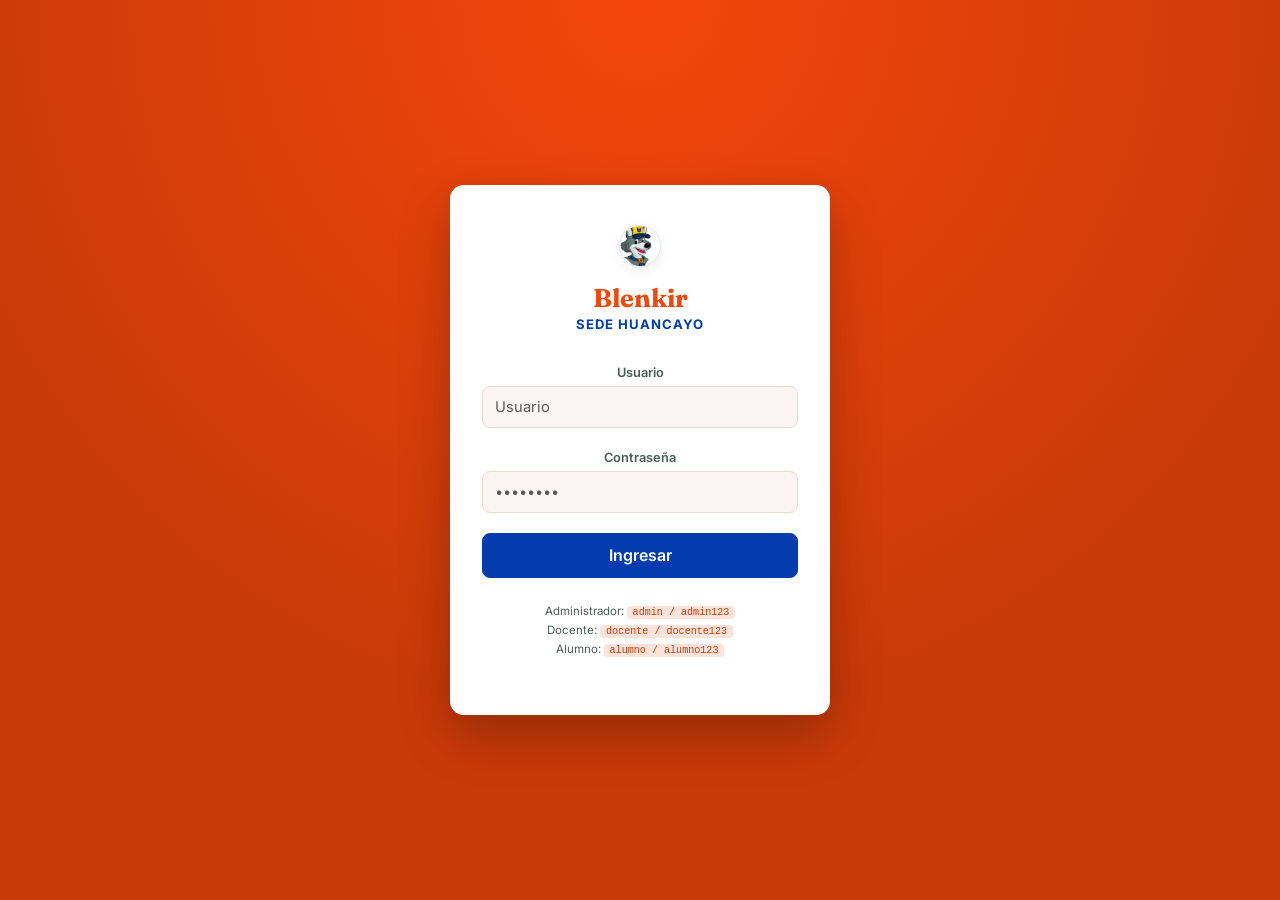
==== v3/index.html @ 687603ac "Primer commit" ====
<!DOCTYPE html>
<html lang="es">
<head>
<meta charset="UTF-8">
<meta name="viewport" content="width=device-width, initial-scale=1.0">
<title>Blenkir · Sede Huancayo</title>

<link rel="preconnect" href="https://fonts.googleapis.com">
<link href="https://fonts.googleapis.com/css2?family=Fraunces:opsz,wght@9..144,500;9..144,600;9..144,700&family=Inter:wght@400;500;600;700&display=swap" rel="stylesheet">
<link href="https://cdn.jsdelivr.net/npm/bootstrap@5.3.3/dist/css/bootstrap.min.css" rel="stylesheet">
<link href="https://cdn.jsdelivr.net/npm/bootstrap-icons@1.11.3/font/bootstrap-icons.min.css" rel="stylesheet">
<link rel="stylesheet" href="styles.css">
</head>
<body>

<!--  PANTALLA 1 · INICIO DE SESIÓN-->
<section id="pantallaLogin" class="login-screen">
  <div class="login-card">
    <div class="brand-mark mx-auto mb-3">
      <img src="img/logo.png" alt="Logo Colegios Blenkir">
    </div>
    <h1 class="login-title">Blenkir</h1>
    <p class="login-sub">Sede Huancayo </p>

    <form id="formLogin" class="d-flex flex-column gap-3 mt-4" novalidate>
      <div>
        <label class="form-label" for="loginUsuario">Usuario</label>
        <input type="text" class="form-control" id="loginUsuario" placeholder="Usuario" autocomplete="username" required>
      </div>
      <div>
        <label class="form-label" for="loginPassword">Contraseña</label>
        <input type="password" class="form-control" id="loginPassword" placeholder="••••••••" autocomplete="current-password" required>
      </div>
      <div id="loginError" class="login-error d-none">Usuario o contraseña incorrectos.</div>
      <button type="submit" class="btn btn-brand mt-1">Ingresar</button>
    </form>

    <p class="login-hint mt-4">
      Administrador: <code>admin / admin123</code><br>
      Docente: <code>docente / docente123</code><br>
      Alumno: <code>alumno / alumno123</code>
    </p>
  </div>
</section>

<!-- APP -->
<div id="appShell" class="app-wrap d-none">

  <header class="topbar">
    <div class="d-flex align-items-center justify-content-between flex-wrap py-2 px-3">
      <div class="d-flex align-items-center gap-3 brand">
        <button id="btnMenu" class="btn-icon d-lg-none" aria-label="Abrir menú">☰</button>
        <div class="brand-mark brand-mark-sm">
          <img src="img/logo.png" alt="Logo Colegios Blenkir">
        </div>
        <div>
          <h1 class="brand-name mb-0">Colegios Blenkir</h1>
          <span class="brand-sub">Sistema de Seguimiento Académico</span>
        </div>
      </div>
      <div class="d-flex align-items-center gap-3">
        <span class="user-chip">
          <span id="userNombre">—</span>
          <span id="userRol" class="badge-rol">—</span>
        </span>
        <button id="btnLogout" class="btn btn-outline-light btn-sm">Cerrar sesión</button>
      </div>
    </div>
  </header>

  <div class="app-body">

    <!-- SIDEBAR -->
    <aside class="sidebar" id="sidebar">
      <nav class="d-flex flex-column gap-1">
        <button class="side-link active" data-view="dashboard" data-roles="Administrador,Docente"><i class="bi bi-house-fill"></i> Panel principal</button>
        <button class="side-link" data-view="estudiantes" data-roles="Administrador"><i class="bi bi-people-fill"></i> Estudiantes</button>
        <button class="side-link" data-view="academica" data-roles="Administrador"><i class="bi bi-mortarboard-fill"></i> Gestión académica</button>
        <button class="side-link" data-view="calificaciones" data-roles="Docente"><i class="bi bi-pencil-square"></i> Calificaciones</button>
        <button class="side-link" data-view="asistencia" data-roles="Docente"><i class="bi bi-calendar-check"></i> Asistencia</button>
        <button class="side-link" data-view="reportes" data-roles="Administrador,Docente"><i class="bi bi-bar-chart-fill"></i> Reportes</button>
        <button class="side-link" data-view="misnotas" data-roles="Alumno"><i class="bi bi-book-fill"></i> Mis notas</button>
      </nav>
    </aside>
    <div class="sidebar-backdrop d-none" id="sidebarBackdrop"></div>

    <!--  MAIN CONTENT  -->
    <main class="main-content">

      <!-- PANEL PRINCIPAL -->
      <section class="view active" id="view-dashboard">
        <!-- ADMINISTRADOR -->
        <div class="role-dashboard" data-dashboard-role="Administrador">
          <div class="dashboard-heading">
            <div>
              <span class="dashboard-eyebrow">SISTEMA DE SEGUIMIENTO ACADÉMICO</span>
              <h2 class="view-title">¡Bienvenido, Administrador!</h2>
              <p class="view-sub">Resumen general de la gestión académica del Colegio Blenkir.</p>
            </div>
            <div class="dashboard-date"><i class="bi bi-calendar3"></i> Año escolar 2026</div>
          </div>

          <div class="dashboard-grid professional-grid">
            <button class="dash-card accent-blue" data-goto="estudiantes" data-roles="Administrador">
              <span class="dash-icon"><i class="bi bi-people-fill"></i></span>
              <span class="dash-label">Estudiantes activos</span>
              <span class="dash-count" id="countEstudiantes">0</span>
            </button>
            <button class="dash-card accent-green" data-goto="academica" data-sub="docentes" data-roles="Administrador">
              <span class="dash-icon"><i class="bi bi-person-workspace"></i></span>
              <span class="dash-label">Docentes</span>
              <span class="dash-count" id="countDocentes">0</span>
            </button>
            <button class="dash-card accent-purple" data-goto="academica" data-sub="cursos" data-roles="Administrador">
              <span class="dash-icon"><i class="bi bi-book-half"></i></span>
              <span class="dash-label">Cursos activos</span>
              <span class="dash-count" id="countCursos">0</span>
            </button>
            <button class="dash-card accent-orange" data-goto="reportes">
              <span class="dash-icon"><i class="bi bi-bar-chart-fill"></i></span>
              <span class="dash-label">Calificaciones registradas</span>
              <span class="dash-count" id="countNotas">0</span>
            </button>
          </div>

          <div class="dashboard-columns">
            <div class="panel-card">
              <div class="panel-heading-row">
                <div>
                  <h3 class="panel-title mb-0">Resumen académico</h3>
                  <small>Estado actual del sistema</small>
                </div>
                <button class="btn btn-sm btn-outline-brand" data-goto="reportes">Ver reportes</button>
              </div>
              <div class="mini-stats">
                <div><span>Asistencias</span><strong id="countAsistencias">0</strong></div>
                <div><span>Estudiantes</span><strong id="adminStudents2">0</strong></div>
                <div><span>Docentes</span><strong id="adminTeachers2">0</strong></div>
                <div><span>Cursos</span><strong id="adminCourses2">0</strong></div>
              </div>
            </div>

            <div class="panel-card quick-panel">
              <h3 class="panel-title">Acciones rápidas</h3>
              <div class="quick-actions">
                <button class="quick-action" data-goto="estudiantes"><i class="bi bi-person-plus"></i><span>Registrar estudiante</span></button>
                <button class="quick-action" data-goto="academica" data-sub="docentes"><i class="bi bi-person-plus-fill"></i><span>Gestionar docentes</span></button>
                <button class="quick-action" data-goto="academica" data-sub="cursos"><i class="bi bi-journal-plus"></i><span>Gestionar cursos</span></button>
                <button class="quick-action" data-goto="reportes"><i class="bi bi-file-earmark-bar-graph"></i><span>Generar reporte</span></button>
              </div>
            </div>
          </div>
        </div>

        <!-- DOCENTE -->
        <div class="role-dashboard d-none" data-dashboard-role="Docente">
          <div class="dashboard-heading">
            <div>
              <span class="dashboard-eyebrow">MÓDULO DOCENTE</span>
              <h2 class="view-title">¡Bienvenido, <span id="docenteWelcomeName">Docente</span>!</h2>
              <p class="view-sub">Gestiona tus cursos, registra asistencia y calificaciones de tus estudiantes.</p>
            </div>
            <div class="dashboard-role-badge"><i class="bi bi-mortarboard-fill"></i> Docente</div>
          </div>

          <div class="dashboard-grid professional-grid">
            <button class="dash-card accent-purple" data-goto="academica" data-sub="cursos">
              <span class="dash-icon"><i class="bi bi-journal-bookmark-fill"></i></span>
              <span class="dash-label">Mis cursos</span>
              <span class="dash-count" id="teacherCourseCount">0</span>
            </button>
            <button class="dash-card accent-blue" data-goto="calificaciones">
              <span class="dash-icon"><i class="bi bi-star-fill"></i></span>
              <span class="dash-label">Calificaciones</span>
              <span class="dash-count" id="teacherGradeCount">0</span>
            </button>
            <button class="dash-card accent-green" data-goto="asistencia">
              <span class="dash-icon"><i class="bi bi-calendar-check-fill"></i></span>
              <span class="dash-label">Registros de asistencia</span>
              <span class="dash-count" id="teacherAttendanceCount">0</span>
            </button>
            <button class="dash-card accent-orange" data-goto="reportes">
              <span class="dash-icon"><i class="bi bi-file-earmark-bar-graph-fill"></i></span>
              <span class="dash-label">Reportes</span>
              <span class="dash-count">→</span>
            </button>
          </div>

          <div class="dashboard-columns">
            <div class="panel-card">
              <div class="panel-heading-row">
                <div>
                  <h3 class="panel-title mb-0">Mis cursos</h3>
                  <small>Cursos asignados al docente</small>
                </div>
                <button class="btn btn-sm btn-outline-brand" data-goto="calificaciones">Gestionar</button>
              </div>
              <div id="teacherCoursesPreview" class="course-preview"></div>
            </div>

            <div class="panel-card quick-panel">
              <h3 class="panel-title">Acciones rápidas</h3>
              <div class="quick-actions">
                <button class="quick-action" data-goto="asistencia"><i class="bi bi-calendar-check"></i><span>Registrar asistencia</span></button>
                <button class="quick-action" data-goto="calificaciones"><i class="bi bi-pencil-square"></i><span>Registrar calificaciones</span></button>
                <button class="quick-action" data-goto="reportes"><i class="bi bi-file-earmark-text"></i><span>Generar reporte</span></button>
                <button class="quick-action" data-goto="reportes"><i class="bi bi-graph-up-arrow"></i><span>Ver rendimiento</span></button>
              </div>
            </div>
          </div>
        </div>

        <!-- ALUMNO -->
        <div class="role-dashboard d-none" data-dashboard-role="Alumno">
          <div class="dashboard-heading">
            <div>
              <span class="dashboard-eyebrow">PORTAL DEL ESTUDIANTE</span>
              <h2 class="view-title">¡Bienvenido, <span id="alumnoWelcomeName">Estudiante</span>!</h2>
              <p class="view-sub">Consulta tus calificaciones, asistencia y progreso académico.</p>
            </div>
            <div class="dashboard-role-badge student"><i class="bi bi-person-badge"></i> Alumno</div>
          </div>

          <div class="dashboard-grid professional-grid">
            <button class="dash-card accent-purple" data-goto="misnotas">
              <span class="dash-icon"><i class="bi bi-book-fill"></i></span>
              <span class="dash-label">Mis cursos</span>
              <span class="dash-count" id="studentCourseCount">0</span>
            </button>
            <button class="dash-card accent-blue" data-goto="misnotas">
              <span class="dash-icon"><i class="bi bi-graph-up"></i></span>
              <span class="dash-label">Promedio general</span>
              <span class="dash-count" id="studentAverage">—</span>
            </button>
            <button class="dash-card accent-green" data-goto="misnotas">
              <span class="dash-icon"><i class="bi bi-calendar-check"></i></span>
              <span class="dash-label">Asistencia</span>
              <span class="dash-count" id="studentAttendance">—</span>
            </button>
            <button class="dash-card accent-orange" data-goto="misnotas">
              <span class="dash-icon"><i class="bi bi-award-fill"></i></span>
              <span class="dash-label">Última calificación</span>
              <span class="dash-count" id="studentLastGrade">—</span>
            </button>
          </div>

          <div class="student-dashboard-layout">
            <div class="panel-card">
              <div class="panel-heading-row">
                <div>
                  <h3 class="panel-title mb-0">Mis calificaciones</h3>
                  <small>Últimos registros académicos</small>
                </div>
                <button class="btn btn-sm btn-outline-brand" data-goto="misnotas">Ver todas</button>
              </div>
              <div class="table-responsive">
                <table class="table table-hover align-middle mb-0">
                  <thead><tr><th>Curso</th><th>Bimestre</th><th>Nota</th><th>Fecha</th></tr></thead>
                  <tbody id="studentGradesPreview"></tbody>
                </table>
              </div>
            </div>

            <div class="panel-card performance-card">
              <h3 class="panel-title">Mi progreso</h3>
              <div class="student-average-circle">
                <strong id="studentAverageCircle">—</strong>
                <span>Promedio</span>
              </div>
              <div class="performance-note"><i class="bi bi-lightbulb-fill"></i><span>Revisa periódicamente tus calificaciones y asistencia.</span></div>
            </div>
          </div>
        </div>
      </section>

      <!-- GESTIÓN DE ESTUDIANTES  -->
      <section class="view" id="view-estudiantes">
        <h2 class="view-title">Gestión de estudiantes</h2>
        <p class="view-sub">Registrar, modificar, buscar y desactivar estudiantes.</p>

        <div class="section-flex">
          <div class="card panel-card form-card">
            <h3 class="panel-title" id="tituloFormEstudiante">Registrar estudiante</h3>
            <form id="formEstudiante" class="d-flex flex-column gap-3" novalidate>
              <input type="hidden" id="estId">
              <div>
                <label class="form-label" for="estNombres">Nombres</label>
                <input type="text" class="form-control" id="estNombres" placeholder="Ana María" required>
              </div>
              <div>
                <label class="form-label" for="estApellidos">Apellidos</label>
                <input type="text" class="form-control" id="estApellidos" placeholder="Quispe Torres" required>
              </div>
              <div>
                <label class="form-label" for="estDni">DNI</label>
                <input type="text" class="form-control" id="estDni" placeholder="12345678" required>
              </div>
              <div class="row g-2">
                <div class="col-7">
                  <label class="form-label" for="estGrado">Grado</label>
                  <select class="form-select" id="estGrado" required>
                    <option value="" disabled selected>Elegir</option>
                    <option>1ro Secundaria</option>
                    <option>2do Secundaria</option>
                    <option>3ro Secundaria</option>
                    <option>4to Secundaria</option>
                    <option>5to Secundaria</option>
                  </select>
                </div>
                <div class="col-5">
                  <label class="form-label" for="estSeccion">Sección</label>
                  <select class="form-select" id="estSeccion" required>
                    <option value="" disabled selected>—</option>
                    <option>A</option><option>B</option><option>C</option>
                  </select>
                </div>
              </div>
              <div class="d-flex gap-2 mt-2">
                <button type="submit" class="btn btn-brand flex-grow-1" id="btnGuardarEstudiante">Guardar estudiante</button>
                <button type="button" class="btn btn-outline-secondary d-none" id="btnCancelarEdicionEst">Cancelar</button>
              </div>
            </form>
          </div>

          <div class="card panel-card table-card">
            <div class="d-flex justify-content-between align-items-center flex-wrap gap-2 mb-3">
              <h3 class="panel-title mb-0">Lista de estudiantes</h3>
              <div class="d-flex gap-2 flex-wrap">
                <select class="form-select filter-select" id="filtroEstadoEstudiante">
                  <option value="">Todos los estados</option>
                  <option value="activo">Activos</option>
                  <option value="inactivo">Inactivos</option>
                </select>
                <input type="search" id="buscarEstudiante" class="form-control search-input" placeholder="Buscar por nombre o DNI…">
              </div>
            </div>
            <div class="table-responsive">
              <table class="table table-hover align-middle mb-0">
                <thead>
                  <tr>
                    <th>Estudiante</th><th>DNI</th><th>Grado</th><th>Sección</th><th>Estado</th><th class="text-end">Acciones</th>
                  </tr>
                </thead>
                <tbody id="tbodyEstudiantes"></tbody>
              </table>
            </div>
            <p class="empty-state d-none" id="emptyEstudiantes">No hay estudiantes con ese criterio.</p>
          </div>
        </div>
      </section>

      <!-- GESTIÓN ACADÉMICA -->
      <section class="view" id="view-academica">
        <h2 class="view-title">Gestión académica</h2>
        <p class="view-sub">Cursos, docentes y asignación de estudiantes a cursos.</p>

        <nav class="subtabs mb-4">
          <button class="subtab-btn active" data-subtab="cursos">Cursos</button>
          <button class="subtab-btn" data-subtab="docentes">Docentes</button>
          <button class="subtab-btn" data-subtab="asignacion">Asignación de estudiantes</button>
        </nav>

        <!-- CURSOS -->
        <div class="subpanel active" id="sub-cursos">
          <div class="section-flex">
            <div class="card panel-card form-card">
              <h3 class="panel-title">Nuevo curso</h3>
              <form id="formCurso" class="d-flex flex-column gap-3" novalidate>
                <div>
                  <label class="form-label" for="curNombre">Nombre del curso</label>
                  <input type="text" class="form-control" id="curNombre" placeholder="Matemática" required>
                </div>
                <div>
                  <label class="form-label" for="curDocente">Docente asignado</label>
                  <select class="form-select" id="curDocente" required>
                    <option value="" disabled selected>Elegir docente</option>
                  </select>
                </div>
                <div>
                  <label class="form-label" for="curCreditos">Créditos</label>
                  <input type="number" class="form-control" id="curCreditos" min="1" max="10" value="3" required>
                </div>
                <button type="submit" class="btn btn-brand mt-2">Guardar curso</button>
              </form>
            </div>
            <div class="card panel-card table-card">
              <h3 class="panel-title">Lista de cursos</h3>
              <div class="table-responsive">
                <table class="table table-hover align-middle mb-0">
                  <thead><tr><th>Curso</th><th>Docente</th><th>Créditos</th><th class="text-end">Acciones</th></tr></thead>
                  <tbody id="tbodyCursos"></tbody>
                </table>
              </div>
              <p class="empty-state d-none" id="emptyCursos">Aún no hay cursos registrados.</p>
            </div>
          </div>
        </div>

        <!-- DOCENTES -->
        <div class="subpanel" id="sub-docentes">
          <div class="section-flex">
            <div class="card panel-card form-card">
              <h3 class="panel-title" id="tituloFormDocente">Registrar docente</h3>
              <form id="formDocente" class="d-flex flex-column gap-3" novalidate>
                <input type="hidden" id="docId">
                <div>
                  <label class="form-label" for="docNombres">Nombres y apellidos</label>
                  <input type="text" class="form-control" id="docNombres" placeholder="Carlos Ruiz" required>
                </div>
                <div>
                  <label class="form-label" for="docEspecialidad">Especialidad</label>
                  <input type="text" class="form-control" id="docEspecialidad" placeholder="Matemática" required>
                </div>
                <div>
                  <label class="form-label" for="docEmail">Correo</label>
                  <input type="email" class="form-control" id="docEmail" placeholder="carlos.ruiz@blenkirahora.edu" required>
                </div>
                <div class="d-flex gap-2 mt-2">
                  <button type="submit" class="btn btn-brand flex-grow-1" id="btnGuardarDocente">Guardar docente</button>
                  <button type="button" class="btn btn-outline-secondary d-none" id="btnCancelarEdicionDoc">Cancelar</button>
                </div>
              </form>
            </div>
            <div class="card panel-card table-card">
              <h3 class="panel-title">Lista de docentes</h3>
              <div class="table-responsive">
                <table class="table table-hover align-middle mb-0">
                  <thead><tr><th>Docente</th><th>Especialidad</th><th>Correo</th><th>Estado</th><th class="text-end">Acciones</th></tr></thead>
                  <tbody id="tbodyDocentes"></tbody>
                </table>
              </div>
              <p class="empty-state d-none" id="emptyDocentes">Aún no hay docentes registrados.</p>
            </div>
          </div>
        </div>

        <!-- ASIGNACIÓN -->
        <div class="subpanel" id="sub-asignacion">
          <div class="card panel-card">
            <h3 class="panel-title">Matricular estudiantes en un curso</h3>
            <div class="row g-3 mb-3">
              <div class="col-md-6">
                <label class="form-label" for="asigCurso">Curso</label>
                <select class="form-select" id="asigCurso">
                  <option value="" disabled selected>Elegir curso</option>
                </select>
              </div>
            </div>
            <div class="table-responsive">
              <table class="table table-hover align-middle mb-0">
                <thead><tr><th>Estudiante</th><th>Grado / Sección</th><th class="text-end">Matriculado</th></tr></thead>
                <tbody id="tbodyAsignacion"></tbody>
              </table>
            </div>
            <p class="empty-state d-none" id="emptyAsignacion">Elige un curso para ver a los estudiantes.</p>
          </div>
        </div>
      </section>

      <!-- REGISTRO DE CALIFICACIONES -->
      <section class="view" id="view-calificaciones">
        <h2 class="view-title">Registro de calificaciones</h2>
        <p class="view-sub">Selecciona curso y estudiante, registra la nota y consulta el promedio.</p>

        <div class="section-flex">
          <div class="card panel-card form-card">
            <h3 class="panel-title">Registrar nota</h3>
            <form id="formNota" class="d-flex flex-column gap-3" novalidate>
              <div>
                <label class="form-label" for="notaCurso">Curso</label>
                <select class="form-select" id="notaCurso" required>
                  <option value="" disabled selected>Elegir curso</option>
                </select>
              </div>
              <div>
                <label class="form-label" for="notaEstudiante">Estudiante</label>
                <select class="form-select" id="notaEstudiante" required>
                  <option value="" disabled selected>Elegir estudiante</option>
                </select>
              </div>
              <div class="row g-2">
                <div class="col-6">
                  <label class="form-label" for="notaBimestre">Bimestre</label>
                  <select class="form-select" id="notaBimestre" required>
                    <option value="1">1</option><option value="2">2</option><option value="3">3</option><option value="4">4</option>
                  </select>
                </div>
                <div class="col-6">
                  <label class="form-label" for="notaCalificacion">Calificación (0–20)</label>
                  <input type="number" class="form-control" id="notaCalificacion" min="0" max="20" step="0.5" required>
                </div>
              </div>
              <button type="submit" class="btn btn-brand mt-2">Registrar nota</button>
            </form>

            <div class="promedio-box mt-4" id="promedioBox" style="display:none;">
              <span class="promedio-label">Promedio del estudiante</span>
              <span class="promedio-valor" id="promedioValor">0.0</span>
            </div>
          </div>

          <div class="card panel-card table-card">
            <div class="d-flex justify-content-between align-items-center flex-wrap gap-2 mb-3">
              <h3 class="panel-title mb-0">Notas registradas</h3>
              <select class="form-select filter-select" id="filtroCursoNotas">
                <option value="">Todos los cursos</option>
              </select>
            </div>
            <div class="table-responsive">
              <table class="table table-hover align-middle mb-0">
                <thead><tr><th>Estudiante</th><th>Curso</th><th>Bimestre</th><th>Calificación</th><th>Fecha</th><th class="text-end">Acciones</th></tr></thead>
                <tbody id="tbodyNotas"></tbody>
              </table>
            </div>
            <p class="empty-state d-none" id="emptyNotas">Aún no hay notas registradas.</p>
          </div>
        </div>
      </section>

      <!-- PANTALLA 6 · CONTROL DE ASISTENCIA -->
      <section class="view" id="view-asistencia">
        <h2 class="view-title">Control de asistencia</h2>
        <p class="view-sub">Registra asistencia, inasistencia o tardanza, y consulta el historial.</p>

        <div class="section-flex">
          <div class="card panel-card form-card">
            <h3 class="panel-title">Registrar asistencia</h3>
            <form id="formAsistencia" class="d-flex flex-column gap-3" novalidate>
              <div>
                <label class="form-label" for="asisCurso">Curso</label>
                <select class="form-select" id="asisCurso" required>
                  <option value="" disabled selected>Elegir curso</option>
                </select>
              </div>
              <div>
                <label class="form-label" for="asisEstudiante">Estudiante</label>
                <select class="form-select" id="asisEstudiante" required>
                  <option value="" disabled selected>Elegir estudiante</option>
                </select>
              </div>
              <div>
                <label class="form-label" for="asisFecha">Fecha</label>
                <input type="date" class="form-control" id="asisFecha" required>
              </div>
              <div>
                <label class="form-label" for="asisEstado">Estado</label>
                <select class="form-select" id="asisEstado" required>
                  <option value="Presente">Presente</option>
                  <option value="Tardanza">Tardanza</option>
                  <option value="Inasistencia">Inasistencia</option>
                </select>
              </div>
              <button type="submit" class="btn btn-brand mt-2">Registrar</button>
            </form>
          </div>

          <div class="card panel-card table-card">
            <div class="d-flex justify-content-between align-items-center flex-wrap gap-2 mb-3">
              <h3 class="panel-title mb-0">Historial de asistencia</h3>
              <select class="form-select filter-select" id="filtroEstudianteAsistencia">
                <option value="">Todos los estudiantes</option>
              </select>
            </div>
            <div class="table-responsive">
              <table class="table table-hover align-middle mb-0">
                <thead><tr><th>Estudiante</th><th>Curso</th><th>Fecha</th><th>Estado</th><th class="text-end">Acciones</th></tr></thead>
                <tbody id="tbodyAsistencia"></tbody>
              </table>
            </div>
            <p class="empty-state d-none" id="emptyAsistencia">Aún no hay registros de asistencia.</p>
          </div>
        </div>
      </section>

      <!-- REPORTES ACADÉMICOS -->
      <section class="view" id="view-reportes">
        <h2 class="view-title">Reportes académicos</h2>
        <p class="view-sub">Notas, asistencia, rendimiento académico e historial general.</p>

        <nav class="subtabs mb-4">
          <button class="subtab-btn active" data-subtab-rep="notas">Reporte de notas</button>
          <button class="subtab-btn" data-subtab-rep="asistencia">Asistencia</button>
          <button class="subtab-btn" data-subtab-rep="rendimiento">Rendimiento académico</button>
          <button class="subtab-btn" data-subtab-rep="historial">Historial</button>
        </nav>

        <div class="subpanel-rep active" id="rep-notas">
          <div class="card panel-card">
            <div class="d-flex justify-content-between align-items-center flex-wrap gap-2 mb-3">
              <h3 class="panel-title mb-0">Reporte de notas</h3>
              <select class="form-select filter-select" id="repFiltroCurso">
                <option value="">Todos los cursos</option>
              </select>
            </div>
            <div class="table-responsive">
              <table class="table table-hover align-middle mb-0">
                <thead><tr><th>Estudiante</th><th>Curso</th><th>Bimestre</th><th>Calificación</th></tr></thead>
                <tbody id="tbodyRepNotas"></tbody>
              </table>
            </div>
          </div>
        </div>

        <div class="subpanel-rep" id="rep-asistencia">
          <div class="card panel-card">
            <h3 class="panel-title">Resumen de asistencia por estudiante</h3>
            <div class="table-responsive">
              <table class="table table-hover align-middle mb-0">
                <thead><tr><th>Estudiante</th><th>Presente</th><th>Tardanza</th><th>Inasistencia</th><th>% Asistencia</th></tr></thead>
                <tbody id="tbodyRepAsistencia"></tbody>
              </table>
            </div>
          </div>
        </div>

        <div class="subpanel-rep" id="rep-rendimiento">
          <div class="card panel-card">
            <h3 class="panel-title">Ranking de rendimiento académico</h3>
            <div class="table-responsive">
              <table class="table table-hover align-middle mb-0">
                <thead><tr><th>#</th><th>Estudiante</th><th>Promedio general</th><th>Notas registradas</th></tr></thead>
                <tbody id="tbodyRepRendimiento"></tbody>
              </table>
            </div>
          </div>
        </div>

        <div class="subpanel-rep" id="rep-historial">
          <div class="card panel-card">
            <h3 class="panel-title">Historial general (notas y asistencia)</h3>
            <div class="table-responsive">
              <table class="table table-hover align-middle mb-0">
                <thead><tr><th>Fecha</th><th>Tipo</th><th>Estudiante</th><th>Curso</th><th>Detalle</th></tr></thead>
                <tbody id="tbodyRepHistorial"></tbody>
              </table>
            </div>
          </div>
        </div>
      </section>

      <!--  NOTAS (ALUMNO) -->
      <section class="view" id="view-misnotas">
        <h2 class="view-title">Mis notas</h2>
        <p class="view-sub">Consulta de tus calificaciones registradas por curso y bimestre.</p>

        <div class="alumno-header card panel-card mb-4">
          <div class="alumno-avatar">🎓</div>
          <div>
            <div class="alumno-nombre" id="alumnoNombre">—</div>
            <div class="alumno-meta" id="alumnoMeta">—</div>
          </div>
          <div class="promedio-box promedio-box-inline" id="promedioAlumnoBox">
            <span class="promedio-label">Promedio general</span>
            <span class="promedio-valor" id="promedioAlumnoValor">0.0</span>
          </div>
        </div>

        <div class="card panel-card table-card" style="max-width:100%;">
          <h3 class="panel-title mb-0">Detalle de calificaciones</h3>
          <div class="table-responsive mt-3">
            <table class="table table-hover align-middle mb-0">
              <thead><tr><th>Curso</th><th>Bimestre</th><th>Calificación</th><th>Fecha</th></tr></thead>
              <tbody id="tbodyMisNotas"></tbody>
            </table>
          </div>
          <p class="empty-state d-none" id="emptyMisNotas">Aún no tienes calificaciones registradas.</p>
        </div>
      </section>

    </main>
  </div>
</div>

<div class="toast-container position-fixed bottom-0 end-0 p-3">
  <div id="appToast" class="toast align-items-center border-0" role="alert">
    <div class="d-flex">
      <div class="toast-body" id="appToastBody">Listo.</div>
      <button type="button" class="btn-close btn-close-white me-2 m-auto" data-bs-dismiss="toast"></button>
    </div>
  </div>
</div>

<script src="https://cdn.jsdelivr.net/npm/bootstrap@5.3.3/dist/js/bootstrap.bundle.min.js"></script>
<script src="app.js"></script>
</body>
</html>
---- v3/styles.css ----
:root {
  --ink: #1E2A26;
  --ink-soft: #4B5C55;
  --paper: #FBF6F3;
  --paper-raised: #FFFFFF;
  --line: #ECD9CE;
  --brass: #F4460B;
  --brass-dark: #C93A09;
  --brass-light: #FDE3D9;
  --pine: #023CAE;
  --pine-light: #E2EAF8;
  --pine-deep: #012868;
  --danger: #C93A09;
  --danger-light: #FDE3D9;
  --radius: 10px;
  --font-display: "Fraunces", serif;
  --font-body: "Inter", sans-serif;
  --sidebar-w: 240px;
}

* { box-sizing: border-box; }
html, body { height: 100%; }

body {
  margin: 0;
  background: var(--paper);
  color: var(--ink);
  font-family: var(--font-body);
}

/*  LOGIN  */
.login-screen {
  min-height: 100vh;
  display: flex;
  align-items: center;
  justify-content: center;
  background: radial-gradient(circle at top, var(--brass) 0%, var(--brass-dark) 65%);
  padding: 1.5rem;
}

.login-card {
  background: var(--paper-raised);
  border-radius: 14px;
  padding: 2.5rem 2rem;
  width: 100%;
  max-width: 380px;
  text-align: center;
  box-shadow: 0 20px 50px rgba(0,0,0,0.25);
}

.login-title {
  font-family: var(--font-display);
  font-weight: 700;
  font-size: 1.6rem;
  color: var(--brass);
  margin-bottom: 2px;
}

.login-sub {
  font-size: 0.82rem;
  color: var(--pine);
  font-weight: 700;
  text-transform: uppercase;
  letter-spacing: 1px;
}

.login-error {
  background: var(--danger-light);
  color: var(--danger);
  font-size: 0.82rem;
  padding: 8px 12px;
  border-radius: 8px;
  text-align: left;
}

.login-hint {
  font-size: 0.72rem;
  color: var(--ink-soft);
  line-height: 1.6;
}

.login-hint code {
  color: var(--brass-dark);
  background: var(--brass-light);
  padding: 1px 6px;
  border-radius: 4px;
}

/*  TOPBAR  */
.topbar {
  background: var(--pine);
  color: #fff;
  border-bottom: 3px solid var(--brass);
}

.brand-mark {
  width: 42px;
  height: 42px;
  min-width: 42px;
  min-height: 42px;
  border-radius: 50%;
  overflow: hidden;
  border: 2px solid var(--brass-light);
  display: flex;
  align-items: center;
  justify-content: center;
  font-family: var(--font-display);
  font-weight: 700;
  font-size: 20px;
  color: var(--brass-light);
  flex-shrink: 0;
  background: #fff;
}

.brand-mark img {
  width: 100%;
  height: 100%;
  object-fit: cover;
  display: block;
}

.brand-mark-sm { width: 36px; height: 36px; min-width: 36px; min-height: 36px; font-size: 16px; }

.brand-name {
  font-family: var(--font-display);
  font-weight: 600;
  font-size: 1.25rem;
  color: #fff;
}

.brand-sub {
  font-size: 0.72rem;
  color: #C9D6CE;
  text-transform: uppercase;
  letter-spacing: 1px;
}

.user-chip {
  display: flex;
  flex-direction: column;
  align-items: flex-end;
  font-size: 0.85rem;
  color: #fff;
  line-height: 1.3;
}

.badge-rol {
  font-size: 0.68rem;
  color: var(--brass-light);
  text-transform: uppercase;
  letter-spacing: 0.6px;
}

/* flexbox*/
.app-body {
  display: flex;
  align-items: stretch;
  min-height: calc(100vh - 68px);
}

.sidebar {
  width: var(--sidebar-w);
  flex-shrink: 0;
  background: var(--pine-deep);
  padding: 1.25rem 0.75rem;
}

.side-link {
  background: transparent;
  border: none;
  text-align: left;
  color: #C9D6CE;
  font-size: 0.9rem;
  font-weight: 600;
  padding: 0.65rem 0.9rem;
  border-radius: 8px;
  cursor: pointer;
  transition: background .15s ease, color .15s ease;
}

.side-link:hover { background: rgba(255,255,255,0.06); color: #fff; }

.side-link.active {
  background: var(--brass);
  color: #1E2A26;
}

.main-content {
  flex: 1;
  min-width: 0;
  padding: 2rem 1.75rem 3rem;
}

.view { display: none; }
.view.active { display: block; animation: fadeIn .25s ease; }

@keyframes fadeIn {
  from { opacity: 0; transform: translateY(4px); }
  to { opacity: 1; transform: translateY(0); }
}

.view-title {
  font-family: var(--font-display);
  font-weight: 600;
  font-size: 1.5rem;
  color: var(--pine);
  margin-bottom: 2px;
}

.view-sub {
  font-size: 0.88rem;
  color: var(--ink-soft);
  margin-bottom: 1.5rem;
}

/* Sidebar mobile */
.sidebar-backdrop {
  position: fixed;
  inset: 0;
  background: rgba(0,0,0,0.35);
  z-index: 20;
}

@media (max-width: 991px) {
  .sidebar {
    position: fixed;
    top: 0;
    left: 0;
    height: 100vh;
    z-index: 30;
    transform: translateX(-100%);
    transition: transform .2s ease;
    padding-top: 5rem;
    box-shadow: 4px 0 20px rgba(0,0,0,0.25);
  }
  .sidebar.open { transform: translateX(0); }
  .main-content { padding: 1.5rem 1rem 2.5rem; }
}

/* Dashboard cards  */
.dashboard-grid {
  display: flex;
  flex-wrap: wrap;
  gap: 1rem;
}

.dash-card {
  flex: 1 1 200px;
  max-width: 260px;
  background: var(--paper-raised);
  border: 1px solid var(--line);
  border-radius: var(--radius);
  padding: 1.4rem 1.2rem;
  display: flex;
  flex-direction: column;
  align-items: flex-start;
  gap: 6px;
  cursor: pointer;
  text-align: left;
  transition: transform .15s ease, box-shadow .15s ease, border-color .15s ease;
}

.dash-card:hover {
  transform: translateY(-3px);
  border-color: var(--brass);
  box-shadow: 0 10px 24px rgba(30,42,38,0.08);
}

.dash-icon { font-size: 1.5rem; }

.dash-label {
  font-weight: 700;
  font-size: 0.98rem;
  color: var(--pine);
}

.dash-count {
  font-family: var(--font-display);
  font-size: 1.6rem;
  font-weight: 700;
  color: var(--brass-dark);
}

/* Section layout */
.section-flex {
  display: flex;
  gap: 1.5rem;
  align-items: flex-start;
  flex-wrap: wrap;
}

.form-card { flex: 1 1 300px; max-width: 340px; }
.table-card { flex: 3 1 480px; min-width: 0; }

@media (max-width: 860px) {
  .form-card, .table-card { max-width: 100%; flex: 1 1 100%; }
}

/* Cards  */
.panel-card {
  background: var(--paper-raised);
  border: 1px solid var(--line);
  border-radius: var(--radius);
  padding: 1.5rem;
  box-shadow: 0 1px 2px rgba(30,42,38,0.04);
}

.panel-title {
  font-family: var(--font-display);
  font-weight: 600;
  font-size: 1.1rem;
  color: var(--pine);
  margin-bottom: 1.1rem;
}

/* Subtabs*/
.subtabs {
  display: flex;
  gap: 0.4rem;
  flex-wrap: wrap;
  border-bottom: 1px solid var(--line);
  padding-bottom: 0;
}

.subtab-btn {
  background: transparent;
  border: none;
  font-weight: 600;
  font-size: 0.85rem;
  color: var(--ink-soft);
  padding: 0.55rem 0.3rem;
  border-bottom: 3px solid transparent;
  cursor: pointer;
  transition: color .15s ease, border-color .15s ease;
}

.subtab-btn:hover { color: var(--ink); }
.subtab-btn.active { color: var(--pine); border-bottom-color: var(--brass); }

.subpanel, .subpanel-rep { display: none; }
.subpanel.active, .subpanel-rep.active { display: block; animation: fadeIn .2s ease; }

/* Forms  */
.form-label { font-size: 0.8rem; font-weight: 600; color: var(--ink-soft); margin-bottom: 4px; }

.form-control, .form-select {
  border: 1px solid var(--line);
  border-radius: 8px;
  padding: 0.55rem 0.75rem;
  font-size: 0.92rem;
  background: var(--paper);
}

.form-control:focus, .form-select:focus {
  border-color: var(--brass);
  box-shadow: 0 0 0 3px var(--brass-light);
}

.search-input, .filter-select { max-width: 240px; }

.btn-brand {
  background: var(--pine);
  border: 1px solid var(--pine);
  color: #fff;
  font-weight: 600;
  padding: 0.6rem 1rem;
  border-radius: 8px;
  transition: background .15s ease;
}

.btn-brand:hover { background: #24382F; color: #fff; }

/* Tables  */
.table thead th {
  font-size: 0.7rem;
  text-transform: uppercase;
  letter-spacing: 0.6px;
  color: var(--ink-soft);
  border-bottom: 2px solid var(--line);
  font-weight: 700;
  padding-bottom: 0.6rem;
}

.table td { border-color: var(--line); font-size: 0.88rem; vertical-align: middle; }
.table tbody tr:hover { background: var(--pine-light); }

.grade-pill, .score-pill, .status-pill {
  display: inline-block;
  padding: 3px 10px;
  border-radius: 999px;
  font-size: 0.76rem;
  font-weight: 700;
  background: var(--pine-light);
  color: var(--pine);
}

.score-pill.low, .status-pill.inasistencia, .status-pill.inactivo { background: var(--danger-light); color: var(--danger); }
.score-pill.high { background: var(--brass-light); color: var(--brass-dark); }
.status-pill.tardanza { background: var(--brass-light); color: var(--brass-dark); }
.status-pill.presente, .status-pill.activo { background: var(--pine-light); color: var(--pine); }

.btn-icon {
  border: 1px solid var(--line);
  background: var(--paper-raised);
  border-radius: 6px;
  min-width: 30px;
  height: 30px;
  display: inline-flex;
  align-items: center;
  justify-content: center;
  font-size: 0.85rem;
  color: var(--ink-soft);
  cursor: pointer;
  padding: 0 8px;
  transition: all .15s ease;
}

.btn-icon:hover { border-color: var(--brass); color: var(--brass-dark); }
.btn-icon.danger:hover { border-color: var(--danger); color: var(--danger); }

.empty-state { text-align: center; color: var(--ink-soft); font-size: 0.86rem; padding: 1.5rem 0 0.5rem; }

/* Promedio box */
.promedio-box {
  display: flex;
  flex-direction: column;
  align-items: center;
  gap: 4px;
  background: var(--pine);
  border-radius: var(--radius);
  padding: 1.1rem;
  text-align: center;
}

.promedio-label { font-size: 0.72rem; text-transform: uppercase; letter-spacing: 1px; color: #C9D6CE; }
.promedio-valor { font-family: var(--font-display); font-size: 2.1rem; font-weight: 700; color: var(--brass-light); }

/* Toast  */
.toast { background: var(--pine); color: #fff; }

/*  Vista Notas (Alumno) */
.alumno-header {
  display: flex;
  align-items: center;
  gap: 1.1rem;
  flex-wrap: wrap;
}

.alumno-avatar {
  width: 56px;
  height: 56px;
  border-radius: 50%;
  background: var(--pine-light);
  display: flex;
  align-items: center;
  justify-content: center;
  font-size: 1.6rem;
  flex-shrink: 0;
}

.alumno-nombre {
  font-family: var(--font-display);
  font-weight: 600;
  font-size: 1.15rem;
  color: var(--pine);
}

.alumno-meta {
  font-size: 0.85rem;
  color: var(--ink-soft);
}

.promedio-box-inline {
  margin-left: auto;
  padding: 0.7rem 1.4rem;
}

/*  Matrícula  */.form-check-input:checked {
  background-color: var(--pine);
  border-color: var(--pine);
}

/*  Responsive  */
@media (max-width: 576px) {
  .brand-name { font-size: 1.05rem; }
  .search-input, .filter-select { max-width: 100%; width: 100%; }
  .panel-card { padding: 1.1rem; }
  .dash-card { max-width: 100%; flex: 1 1 100%; }
}


/* =========================================================
   SSACB · REDISEÑO BASADO EN PROTOTIPOS
========================================================= */

:root {
  --brand-blue: #123b72;
  --brand-deep: #071d36;
  --brand-orange: #ff6b00;
  --brand-orange-dark: #dc5700;
  --brand-light: #f5f8fc;
  --brand-line: #e3eaf2;
}

body {
  background: #f6f8fb;
  color: #172b4d;
}

.topbar {
  min-height: 72px;
  background: #fff;
  color: var(--brand-blue);
  border-bottom: 1px solid var(--brand-line);
  box-shadow: 0 2px 12px rgba(7,29,54,.06);
}

.topbar .btn-outline-light {
  color: var(--brand-blue);
  border-color: var(--brand-line);
  background: #fff;
}

.topbar .btn-outline-light:hover {
  color: #fff;
  background: var(--brand-orange);
  border-color: var(--brand-orange);
}

.brand-name {
  color: var(--brand-blue);
  font-family: "Inter", sans-serif;
  font-weight: 800;
  letter-spacing: -.3px;
}

.brand-sub {
  color: #6b7a90;
  text-transform: none;
  letter-spacing: 0;
}

.brand-mark {
  border: 1px solid var(--brand-line);
  box-shadow: 0 3px 12px rgba(7,29,54,.08);
}

.sidebar {
  background: linear-gradient(180deg, #092849 0%, #071d36 100%);
  padding: 1rem .75rem;
}

.side-link {
  display: flex;
  align-items: center;
  gap: .7rem;
  color: #cbd7e6;
  border-radius: 9px;
  min-height: 44px;
}

.side-link i {
  width: 20px;
  text-align: center;
  font-size: 1rem;
}

.side-link.active {
  background: var(--brand-orange);
  color: #fff;
  box-shadow: 0 6px 14px rgba(255,107,0,.25);
}

.side-link:hover {
  background: rgba(255,255,255,.08);
  color: #fff;
}

.side-link.active:hover {
  background: var(--brand-orange);
}

.main-content {
  padding: 1.8rem 2rem 3rem;
}

.dashboard-heading {
  display: flex;
  align-items: flex-start;
  justify-content: space-between;
  gap: 1rem;
  margin-bottom: 1.25rem;
}

.dashboard-eyebrow {
  color: var(--brand-orange);
  font-size: .7rem;
  font-weight: 800;
  letter-spacing: 1.5px;
}

.dashboard-date,
.dashboard-role-badge {
  display: inline-flex;
  align-items: center;
  gap: .45rem;
  padding: .55rem .85rem;
  border: 1px solid var(--brand-line);
  border-radius: 999px;
  background: #fff;
  color: var(--brand-blue);
  font-size: .78rem;
  font-weight: 700;
}

.dashboard-role-badge.student {
  color: #1769aa;
}

.view-title {
  color: var(--brand-blue);
  font-family: "Inter", sans-serif;
  font-weight: 800;
  font-size: 1.65rem;
}

.view-sub {
  color: #718096;
}

.professional-grid {
  display: grid;
  grid-template-columns: repeat(4, minmax(0,1fr));
  gap: 1rem;
  margin-bottom: 1rem;
}

.professional-grid .dash-card {
  max-width: none;
  min-height: 150px;
  padding: 1.15rem;
  border: 1px solid var(--brand-line);
  border-radius: 14px;
  position: relative;
  overflow: hidden;
  background: #fff;
}

.professional-grid .dash-card::after {
  content: "";
  position: absolute;
  inset: auto 0 0 0;
  height: 3px;
  background: var(--brand-orange);
  opacity: .9;
}

.dash-icon {
  width: 42px;
  height: 42px;
  border-radius: 12px;
  display: flex;
  align-items: center;
  justify-content: center;
  background: #edf4fc;
  color: var(--brand-blue);
  font-size: 1.1rem;
}

.accent-green .dash-icon { background: #e8f7ef; color: #1e9b60; }
.accent-purple .dash-icon { background: #f1ebfa; color: #7045a5; }
.accent-orange .dash-icon { background: #fff0e6; color: var(--brand-orange); }

.dash-label {
  margin-top: .35rem;
  color: #66758a;
  font-size: .78rem;
  font-weight: 700;
}

.dash-count {
  color: var(--brand-blue);
  font-family: "Inter", sans-serif;
  font-size: 1.8rem;
  font-weight: 800;
}

.dashboard-columns {
  display: grid;
  grid-template-columns: minmax(0,1.55fr) minmax(300px,.8fr);
  gap: 1rem;
  margin-bottom: 1rem;
}

.panel-card {
  border-color: var(--brand-line);
  border-radius: 14px;
  box-shadow: 0 4px 18px rgba(7,29,54,.04);
}

.panel-heading-row {
  display: flex;
  align-items: center;
  justify-content: space-between;
  gap: 1rem;
  margin-bottom: 1rem;
}

.panel-title {
  color: var(--brand-blue);
  font-family: "Inter", sans-serif;
  font-weight: 800;
}

.panel-heading-row small {
  color: #8995a7;
}

.btn-outline-brand {
  color: var(--brand-blue);
  border-color: #cfd9e6;
}

.btn-outline-brand:hover {
  color: #fff;
  background: var(--brand-blue);
  border-color: var(--brand-blue);
}

.mini-stats {
  display: grid;
  grid-template-columns: repeat(4,1fr);
  gap: .75rem;
}

.mini-stats > div {
  padding: 1rem;
  border: 1px solid var(--brand-line);
  border-radius: 10px;
  background: #fafcff;
}

.mini-stats span {
  display: block;
  color: #7b8798;
  font-size: .72rem;
  margin-bottom: .3rem;
}

.mini-stats strong {
  color: var(--brand-blue);
  font-size: 1.35rem;
}

.quick-actions {
  display: grid;
  grid-template-columns: repeat(2,1fr);
  gap: .7rem;
}

.quick-action {
  min-height: 82px;
  border: 1px solid var(--brand-line);
  border-radius: 10px;
  background: #fff;
  color: var(--brand-blue);
  display: flex;
  align-items: center;
  gap: .7rem;
  padding: .8rem;
  text-align: left;
  font-size: .8rem;
  font-weight: 700;
  cursor: pointer;
  transition: .18s ease;
}

.quick-action i {
  font-size: 1.15rem;
  color: var(--brand-orange);
}

.quick-action:hover {
  transform: translateY(-2px);
  border-color: #ffbf91;
  box-shadow: 0 8px 20px rgba(7,29,54,.08);
}

.course-preview-row {
  display: flex;
  align-items: center;
  justify-content: space-between;
  gap: 1rem;
  padding: .85rem 0;
  border-bottom: 1px solid var(--brand-line);
}

.course-preview-row:last-child {
  border-bottom: 0;
}

.course-preview-row strong {
  display: block;
  color: var(--brand-blue);
}

.course-preview-row small,
.course-preview-row > span {
  color: #7b8798;
  font-size: .75rem;
}

.student-dashboard-layout {
  display: grid;
  grid-template-columns: minmax(0,1.55fr) minmax(260px,.75fr);
  gap: 1rem;
}

.performance-card {
  text-align: center;
}

.student-average-circle {
  width: 145px;
  height: 145px;
  margin: .8rem auto 1rem;
  border-radius: 50%;
  border: 10px solid #e8f0fb;
  box-shadow: inset 0 0 0 1px #d3dfef;
  display: flex;
  flex-direction: column;
  justify-content: center;
  align-items: center;
}

.student-average-circle strong {
  color: var(--brand-blue);
  font-size: 2rem;
  font-weight: 800;
}

.student-average-circle span {
  color: #7b8798;
  font-size: .72rem;
}

.performance-note {
  display: flex;
  align-items: flex-start;
  gap: .6rem;
  padding: .8rem;
  border-radius: 9px;
  background: #fff5e9;
  color: #8b5a25;
  font-size: .75rem;
  text-align: left;
}

.performance-note i {
  color: var(--brand-orange);
}

@media (max-width: 1100px) {
  .professional-grid { grid-template-columns: repeat(2, minmax(0,1fr)); }
  .dashboard-columns,
  .student-dashboard-layout { grid-template-columns: 1fr; }
}

@media (max-width: 700px) {
  .main-content { padding: 1.2rem 1rem 2.5rem; }
  .dashboard-heading { flex-direction: column; }
  .professional-grid { grid-template-columns: 1fr; }
  .mini-stats { grid-template-columns: repeat(2,1fr); }
  .quick-actions { grid-template-columns: 1fr; }
}
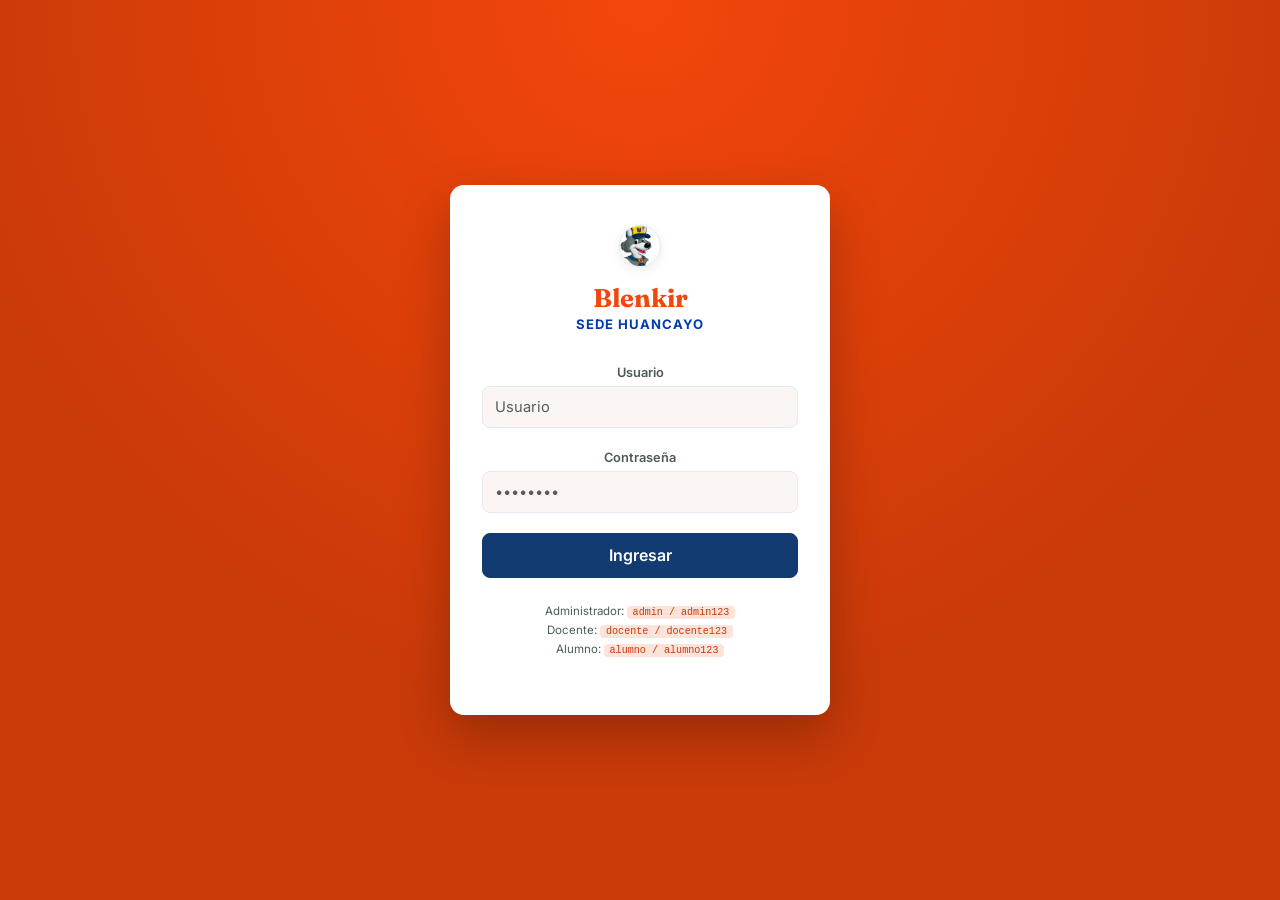
==== commit 9a83e5af: "mejoras para la v3" ====
--- a/v3/index.html
+++ b/v3/index.html
@@ -1,686 +1,862 @@
 <!DOCTYPE html>
 <html lang="es">
 <head>
-<meta charset="UTF-8">
-<meta name="viewport" content="width=device-width, initial-scale=1.0">
-<title>Blenkir · Sede Huancayo</title>
-
-<link rel="preconnect" href="https://fonts.googleapis.com">
-<link href="https://fonts.googleapis.com/css2?family=Fraunces:opsz,wght@9..144,500;9..144,600;9..144,700&family=Inter:wght@400;500;600;700&display=swap" rel="stylesheet">
-<link href="https://cdn.jsdelivr.net/npm/bootstrap@5.3.3/dist/css/bootstrap.min.css" rel="stylesheet">
-<link href="https://cdn.jsdelivr.net/npm/bootstrap-icons@1.11.3/font/bootstrap-icons.min.css" rel="stylesheet">
-<link rel="stylesheet" href="styles.css">
+    <meta charset="UTF-8" />
+    <meta name="viewport" content="width=device-width, initial-scale=1.0" />
+    <title>Blenkir · Sede Huancayo</title>
+
+    <!-- Google Fonts -->
+    <link rel="preconnect" href="https://fonts.googleapis.com" />
+    <link href="https://fonts.googleapis.com/css2?family=Fraunces:opsz,wght@9..144,500;9..144,600;9..144,700&family=Inter:wght@400;500;600;700;800&display=swap" rel="stylesheet" />
+
+    <!-- Bootstrap 5 + Icons -->
+    <link href="https://cdn.jsdelivr.net/npm/bootstrap@5.3.3/dist/css/bootstrap.min.css" rel="stylesheet" />
+    <link href="https://cdn.jsdelivr.net/npm/bootstrap-icons@1.11.3/font/bootstrap-icons.min.css" rel="stylesheet" />
+
+    <!-- Estilos personalizados -->
+    <link rel="stylesheet" href="styles.css" />
 </head>
 <body>
 
-<!--  PANTALLA 1 · INICIO DE SESIÓN-->
-<section id="pantallaLogin" class="login-screen">
-  <div class="login-card">
-    <div class="brand-mark mx-auto mb-3">
-      <img src="img/logo.png" alt="Logo Colegios Blenkir">
-    </div>
-    <h1 class="login-title">Blenkir</h1>
-    <p class="login-sub">Sede Huancayo </p>
-
-    <form id="formLogin" class="d-flex flex-column gap-3 mt-4" novalidate>
-      <div>
-        <label class="form-label" for="loginUsuario">Usuario</label>
-        <input type="text" class="form-control" id="loginUsuario" placeholder="Usuario" autocomplete="username" required>
-      </div>
-      <div>
-        <label class="form-label" for="loginPassword">Contraseña</label>
-        <input type="password" class="form-control" id="loginPassword" placeholder="••••••••" autocomplete="current-password" required>
-      </div>
-      <div id="loginError" class="login-error d-none">Usuario o contraseña incorrectos.</div>
-      <button type="submit" class="btn btn-brand mt-1">Ingresar</button>
-    </form>
-
-    <p class="login-hint mt-4">
-      Administrador: <code>admin / admin123</code><br>
-      Docente: <code>docente / docente123</code><br>
-      Alumno: <code>alumno / alumno123</code>
-    </p>
-  </div>
-</section>
-
-<!-- APP -->
-<div id="appShell" class="app-wrap d-none">
-
-  <header class="topbar">
-    <div class="d-flex align-items-center justify-content-between flex-wrap py-2 px-3">
-      <div class="d-flex align-items-center gap-3 brand">
-        <button id="btnMenu" class="btn-icon d-lg-none" aria-label="Abrir menú">☰</button>
-        <div class="brand-mark brand-mark-sm">
-          <img src="img/logo.png" alt="Logo Colegios Blenkir">
-        </div>
-        <div>
-          <h1 class="brand-name mb-0">Colegios Blenkir</h1>
-          <span class="brand-sub">Sistema de Seguimiento Académico</span>
-        </div>
-      </div>
-      <div class="d-flex align-items-center gap-3">
-        <span class="user-chip">
-          <span id="userNombre">—</span>
-          <span id="userRol" class="badge-rol">—</span>
-        </span>
-        <button id="btnLogout" class="btn btn-outline-light btn-sm">Cerrar sesión</button>
-      </div>
-    </div>
-  </header>
-
-  <div class="app-body">
-
-    <!-- SIDEBAR -->
-    <aside class="sidebar" id="sidebar">
-      <nav class="d-flex flex-column gap-1">
-        <button class="side-link active" data-view="dashboard" data-roles="Administrador,Docente"><i class="bi bi-house-fill"></i> Panel principal</button>
-        <button class="side-link" data-view="estudiantes" data-roles="Administrador"><i class="bi bi-people-fill"></i> Estudiantes</button>
-        <button class="side-link" data-view="academica" data-roles="Administrador"><i class="bi bi-mortarboard-fill"></i> Gestión académica</button>
-        <button class="side-link" data-view="calificaciones" data-roles="Docente"><i class="bi bi-pencil-square"></i> Calificaciones</button>
-        <button class="side-link" data-view="asistencia" data-roles="Docente"><i class="bi bi-calendar-check"></i> Asistencia</button>
-        <button class="side-link" data-view="reportes" data-roles="Administrador,Docente"><i class="bi bi-bar-chart-fill"></i> Reportes</button>
-        <button class="side-link" data-view="misnotas" data-roles="Alumno"><i class="bi bi-book-fill"></i> Mis notas</button>
-      </nav>
-    </aside>
-    <div class="sidebar-backdrop d-none" id="sidebarBackdrop"></div>
-
-    <!--  MAIN CONTENT  -->
-    <main class="main-content">
-
-      <!-- PANEL PRINCIPAL -->
-      <section class="view active" id="view-dashboard">
-        <!-- ADMINISTRADOR -->
-        <div class="role-dashboard" data-dashboard-role="Administrador">
-          <div class="dashboard-heading">
-            <div>
-              <span class="dashboard-eyebrow">SISTEMA DE SEGUIMIENTO ACADÉMICO</span>
-              <h2 class="view-title">¡Bienvenido, Administrador!</h2>
-              <p class="view-sub">Resumen general de la gestión académica del Colegio Blenkir.</p>
+    <!-- ============================================================
+    PANTALLA 1 · INICIO DE SESIÓN
+    ============================================================ -->
+    <section id="pantallaLogin" class="login-screen">
+        <div class="login-card">
+            <div class="brand-mark mx-auto mb-3">
+                <img src="img/logo.png" alt="Logo Colegios Blenkir" />
             </div>
-            <div class="dashboard-date"><i class="bi bi-calendar3"></i> Año escolar 2026</div>
-          </div>
-
-          <div class="dashboard-grid professional-grid">
-            <button class="dash-card accent-blue" data-goto="estudiantes" data-roles="Administrador">
-              <span class="dash-icon"><i class="bi bi-people-fill"></i></span>
-              <span class="dash-label">Estudiantes activos</span>
-              <span class="dash-count" id="countEstudiantes">0</span>
-            </button>
-            <button class="dash-card accent-green" data-goto="academica" data-sub="docentes" data-roles="Administrador">
-              <span class="dash-icon"><i class="bi bi-person-workspace"></i></span>
-              <span class="dash-label">Docentes</span>
-              <span class="dash-count" id="countDocentes">0</span>
-            </button>
-            <button class="dash-card accent-purple" data-goto="academica" data-sub="cursos" data-roles="Administrador">
-              <span class="dash-icon"><i class="bi bi-book-half"></i></span>
-              <span class="dash-label">Cursos activos</span>
-              <span class="dash-count" id="countCursos">0</span>
-            </button>
-            <button class="dash-card accent-orange" data-goto="reportes">
-              <span class="dash-icon"><i class="bi bi-bar-chart-fill"></i></span>
-              <span class="dash-label">Calificaciones registradas</span>
-              <span class="dash-count" id="countNotas">0</span>
-            </button>
-          </div>
-
-          <div class="dashboard-columns">
-            <div class="panel-card">
-              <div class="panel-heading-row">
+            <h1 class="login-title">Blenkir</h1>
+            <p class="login-sub">Sede Huancayo</p>
+
+            <form id="formLogin" class="d-flex flex-column gap-3 mt-4" novalidate>
                 <div>
-                  <h3 class="panel-title mb-0">Resumen académico</h3>
-                  <small>Estado actual del sistema</small>
-                </div>
-                <button class="btn btn-sm btn-outline-brand" data-goto="reportes">Ver reportes</button>
-              </div>
-              <div class="mini-stats">
-                <div><span>Asistencias</span><strong id="countAsistencias">0</strong></div>
-                <div><span>Estudiantes</span><strong id="adminStudents2">0</strong></div>
-                <div><span>Docentes</span><strong id="adminTeachers2">0</strong></div>
-                <div><span>Cursos</span><strong id="adminCourses2">0</strong></div>
-              </div>
-            </div>
-
-            <div class="panel-card quick-panel">
-              <h3 class="panel-title">Acciones rápidas</h3>
-              <div class="quick-actions">
-                <button class="quick-action" data-goto="estudiantes"><i class="bi bi-person-plus"></i><span>Registrar estudiante</span></button>
-                <button class="quick-action" data-goto="academica" data-sub="docentes"><i class="bi bi-person-plus-fill"></i><span>Gestionar docentes</span></button>
-                <button class="quick-action" data-goto="academica" data-sub="cursos"><i class="bi bi-journal-plus"></i><span>Gestionar cursos</span></button>
-                <button class="quick-action" data-goto="reportes"><i class="bi bi-file-earmark-bar-graph"></i><span>Generar reporte</span></button>
-              </div>
-            </div>
-          </div>
-        </div>
-
-        <!-- DOCENTE -->
-        <div class="role-dashboard d-none" data-dashboard-role="Docente">
-          <div class="dashboard-heading">
-            <div>
-              <span class="dashboard-eyebrow">MÓDULO DOCENTE</span>
-              <h2 class="view-title">¡Bienvenido, <span id="docenteWelcomeName">Docente</span>!</h2>
-              <p class="view-sub">Gestiona tus cursos, registra asistencia y calificaciones de tus estudiantes.</p>
-            </div>
-            <div class="dashboard-role-badge"><i class="bi bi-mortarboard-fill"></i> Docente</div>
-          </div>
-
-          <div class="dashboard-grid professional-grid">
-            <button class="dash-card accent-purple" data-goto="academica" data-sub="cursos">
-              <span class="dash-icon"><i class="bi bi-journal-bookmark-fill"></i></span>
-              <span class="dash-label">Mis cursos</span>
-              <span class="dash-count" id="teacherCourseCount">0</span>
-            </button>
-            <button class="dash-card accent-blue" data-goto="calificaciones">
-              <span class="dash-icon"><i class="bi bi-star-fill"></i></span>
-              <span class="dash-label">Calificaciones</span>
-              <span class="dash-count" id="teacherGradeCount">0</span>
-            </button>
-            <button class="dash-card accent-green" data-goto="asistencia">
-              <span class="dash-icon"><i class="bi bi-calendar-check-fill"></i></span>
-              <span class="dash-label">Registros de asistencia</span>
-              <span class="dash-count" id="teacherAttendanceCount">0</span>
-            </button>
-            <button class="dash-card accent-orange" data-goto="reportes">
-              <span class="dash-icon"><i class="bi bi-file-earmark-bar-graph-fill"></i></span>
-              <span class="dash-label">Reportes</span>
-              <span class="dash-count">→</span>
-            </button>
-          </div>
-
-          <div class="dashboard-columns">
-            <div class="panel-card">
-              <div class="panel-heading-row">
-                <div>
-                  <h3 class="panel-title mb-0">Mis cursos</h3>
-                  <small>Cursos asignados al docente</small>
-                </div>
-                <button class="btn btn-sm btn-outline-brand" data-goto="calificaciones">Gestionar</button>
-              </div>
-              <div id="teacherCoursesPreview" class="course-preview"></div>
-            </div>
-
-            <div class="panel-card quick-panel">
-              <h3 class="panel-title">Acciones rápidas</h3>
-              <div class="quick-actions">
-                <button class="quick-action" data-goto="asistencia"><i class="bi bi-calendar-check"></i><span>Registrar asistencia</span></button>
-                <button class="quick-action" data-goto="calificaciones"><i class="bi bi-pencil-square"></i><span>Registrar calificaciones</span></button>
-                <button class="quick-action" data-goto="reportes"><i class="bi bi-file-earmark-text"></i><span>Generar reporte</span></button>
-                <button class="quick-action" data-goto="reportes"><i class="bi bi-graph-up-arrow"></i><span>Ver rendimiento</span></button>
-              </div>
-            </div>
-          </div>
-        </div>
-
-        <!-- ALUMNO -->
-        <div class="role-dashboard d-none" data-dashboard-role="Alumno">
-          <div class="dashboard-heading">
-            <div>
-              <span class="dashboard-eyebrow">PORTAL DEL ESTUDIANTE</span>
-              <h2 class="view-title">¡Bienvenido, <span id="alumnoWelcomeName">Estudiante</span>!</h2>
-              <p class="view-sub">Consulta tus calificaciones, asistencia y progreso académico.</p>
-            </div>
-            <div class="dashboard-role-badge student"><i class="bi bi-person-badge"></i> Alumno</div>
-          </div>
-
-          <div class="dashboard-grid professional-grid">
-            <button class="dash-card accent-purple" data-goto="misnotas">
-              <span class="dash-icon"><i class="bi bi-book-fill"></i></span>
-              <span class="dash-label">Mis cursos</span>
-              <span class="dash-count" id="studentCourseCount">0</span>
-            </button>
-            <button class="dash-card accent-blue" data-goto="misnotas">
-              <span class="dash-icon"><i class="bi bi-graph-up"></i></span>
-              <span class="dash-label">Promedio general</span>
-              <span class="dash-count" id="studentAverage">—</span>
-            </button>
-            <button class="dash-card accent-green" data-goto="misnotas">
-              <span class="dash-icon"><i class="bi bi-calendar-check"></i></span>
-              <span class="dash-label">Asistencia</span>
-              <span class="dash-count" id="studentAttendance">—</span>
-            </button>
-            <button class="dash-card accent-orange" data-goto="misnotas">
-              <span class="dash-icon"><i class="bi bi-award-fill"></i></span>
-              <span class="dash-label">Última calificación</span>
-              <span class="dash-count" id="studentLastGrade">—</span>
-            </button>
-          </div>
-
-          <div class="student-dashboard-layout">
-            <div class="panel-card">
-              <div class="panel-heading-row">
-                <div>
-                  <h3 class="panel-title mb-0">Mis calificaciones</h3>
-                  <small>Últimos registros académicos</small>
-                </div>
-                <button class="btn btn-sm btn-outline-brand" data-goto="misnotas">Ver todas</button>
-              </div>
-              <div class="table-responsive">
-                <table class="table table-hover align-middle mb-0">
-                  <thead><tr><th>Curso</th><th>Bimestre</th><th>Nota</th><th>Fecha</th></tr></thead>
-                  <tbody id="studentGradesPreview"></tbody>
-                </table>
-              </div>
-            </div>
-
-            <div class="panel-card performance-card">
-              <h3 class="panel-title">Mi progreso</h3>
-              <div class="student-average-circle">
-                <strong id="studentAverageCircle">—</strong>
-                <span>Promedio</span>
-              </div>
-              <div class="performance-note"><i class="bi bi-lightbulb-fill"></i><span>Revisa periódicamente tus calificaciones y asistencia.</span></div>
-            </div>
-          </div>
-        </div>
-      </section>
-
-      <!-- GESTIÓN DE ESTUDIANTES  -->
-      <section class="view" id="view-estudiantes">
-        <h2 class="view-title">Gestión de estudiantes</h2>
-        <p class="view-sub">Registrar, modificar, buscar y desactivar estudiantes.</p>
-
-        <div class="section-flex">
-          <div class="card panel-card form-card">
-            <h3 class="panel-title" id="tituloFormEstudiante">Registrar estudiante</h3>
-            <form id="formEstudiante" class="d-flex flex-column gap-3" novalidate>
-              <input type="hidden" id="estId">
-              <div>
-                <label class="form-label" for="estNombres">Nombres</label>
-                <input type="text" class="form-control" id="estNombres" placeholder="Ana María" required>
-              </div>
-              <div>
-                <label class="form-label" for="estApellidos">Apellidos</label>
-                <input type="text" class="form-control" id="estApellidos" placeholder="Quispe Torres" required>
-              </div>
-              <div>
-                <label class="form-label" for="estDni">DNI</label>
-                <input type="text" class="form-control" id="estDni" placeholder="12345678" required>
-              </div>
-              <div class="row g-2">
-                <div class="col-7">
-                  <label class="form-label" for="estGrado">Grado</label>
-                  <select class="form-select" id="estGrado" required>
-                    <option value="" disabled selected>Elegir</option>
-                    <option>1ro Secundaria</option>
-                    <option>2do Secundaria</option>
-                    <option>3ro Secundaria</option>
-                    <option>4to Secundaria</option>
-                    <option>5to Secundaria</option>
-                  </select>
-                </div>
-                <div class="col-5">
-                  <label class="form-label" for="estSeccion">Sección</label>
-                  <select class="form-select" id="estSeccion" required>
-                    <option value="" disabled selected>—</option>
-                    <option>A</option><option>B</option><option>C</option>
-                  </select>
-                </div>
-              </div>
-              <div class="d-flex gap-2 mt-2">
-                <button type="submit" class="btn btn-brand flex-grow-1" id="btnGuardarEstudiante">Guardar estudiante</button>
-                <button type="button" class="btn btn-outline-secondary d-none" id="btnCancelarEdicionEst">Cancelar</button>
-              </div>
-            </form>
-          </div>
-
-          <div class="card panel-card table-card">
-            <div class="d-flex justify-content-between align-items-center flex-wrap gap-2 mb-3">
-              <h3 class="panel-title mb-0">Lista de estudiantes</h3>
-              <div class="d-flex gap-2 flex-wrap">
-                <select class="form-select filter-select" id="filtroEstadoEstudiante">
-                  <option value="">Todos los estados</option>
-                  <option value="activo">Activos</option>
-                  <option value="inactivo">Inactivos</option>
-                </select>
-                <input type="search" id="buscarEstudiante" class="form-control search-input" placeholder="Buscar por nombre o DNI…">
-              </div>
-            </div>
-            <div class="table-responsive">
-              <table class="table table-hover align-middle mb-0">
-                <thead>
-                  <tr>
-                    <th>Estudiante</th><th>DNI</th><th>Grado</th><th>Sección</th><th>Estado</th><th class="text-end">Acciones</th>
-                  </tr>
-                </thead>
-                <tbody id="tbodyEstudiantes"></tbody>
-              </table>
-            </div>
-            <p class="empty-state d-none" id="emptyEstudiantes">No hay estudiantes con ese criterio.</p>
-          </div>
-        </div>
-      </section>
-
-      <!-- GESTIÓN ACADÉMICA -->
-      <section class="view" id="view-academica">
-        <h2 class="view-title">Gestión académica</h2>
-        <p class="view-sub">Cursos, docentes y asignación de estudiantes a cursos.</p>
-
-        <nav class="subtabs mb-4">
-          <button class="subtab-btn active" data-subtab="cursos">Cursos</button>
-          <button class="subtab-btn" data-subtab="docentes">Docentes</button>
-          <button class="subtab-btn" data-subtab="asignacion">Asignación de estudiantes</button>
-        </nav>
-
-        <!-- CURSOS -->
-        <div class="subpanel active" id="sub-cursos">
-          <div class="section-flex">
-            <div class="card panel-card form-card">
-              <h3 class="panel-title">Nuevo curso</h3>
-              <form id="formCurso" class="d-flex flex-column gap-3" novalidate>
-                <div>
-                  <label class="form-label" for="curNombre">Nombre del curso</label>
-                  <input type="text" class="form-control" id="curNombre" placeholder="Matemática" required>
+                    <label class="form-label" for="loginUsuario">Usuario</label>
+                    <input type="text" class="form-control" id="loginUsuario" placeholder="Usuario" autocomplete="username" required />
                 </div>
                 <div>
-                  <label class="form-label" for="curDocente">Docente asignado</label>
-                  <select class="form-select" id="curDocente" required>
-                    <option value="" disabled selected>Elegir docente</option>
-                  </select>
+                    <label class="form-label" for="loginPassword">Contraseña</label>
+                    <input type="password" class="form-control" id="loginPassword" placeholder="••••••••" autocomplete="current-password" required />
                 </div>
-                <div>
-                  <label class="form-label" for="curCreditos">Créditos</label>
-                  <input type="number" class="form-control" id="curCreditos" min="1" max="10" value="3" required>
+                <div id="loginError" class="login-error d-none">Usuario o contraseña incorrectos.</div>
+                <button type="submit" class="btn btn-brand mt-1">Ingresar</button>
+            </form>
+
+            <p class="login-hint mt-4">
+                Administrador: <code>admin / admin123</code><br />
+                Docente: <code>docente / docente123</code><br />
+                Alumno: <code>alumno / alumno123</code>
+            </p>
+        </div>
+    </section>
+
+    <!-- ============================================================
+    APP SHELL
+    ============================================================ -->
+    <div id="appShell" class="app-wrap d-none">
+
+        <!-- TOPBAR -->
+        <header class="topbar">
+            <div class="d-flex align-items-center justify-content-between flex-wrap py-2 px-3">
+                <div class="d-flex align-items-center gap-3 brand">
+                    <button id="btnMenu" class="btn-icon d-lg-none" aria-label="Abrir menú">☰</button>
+                    <div class="brand-mark brand-mark-sm">
+                        <img src="img/logo.png" alt="Logo Colegios Blenkir" />
+                    </div>
+                    <div>
+                        <h1 class="brand-name mb-0">Colegios Blenkir</h1>
+                        <span class="brand-sub">Sistema de Seguimiento Académico</span>
+                    </div>
                 </div>
-                <button type="submit" class="btn btn-brand mt-2">Guardar curso</button>
-              </form>
+                <div class="d-flex align-items-center gap-3">
+                    <span class="user-chip">
+                        <span id="userNombre">—</span>
+                        <span id="userRol" class="badge-rol">—</span>
+                    </span>
+                    <button id="btnLogout" class="btn btn-outline-light btn-sm">Cerrar sesión</button>
+                </div>
             </div>
-            <div class="card panel-card table-card">
-              <h3 class="panel-title">Lista de cursos</h3>
-              <div class="table-responsive">
-                <table class="table table-hover align-middle mb-0">
-                  <thead><tr><th>Curso</th><th>Docente</th><th>Créditos</th><th class="text-end">Acciones</th></tr></thead>
-                  <tbody id="tbodyCursos"></tbody>
-                </table>
-              </div>
-              <p class="empty-state d-none" id="emptyCursos">Aún no hay cursos registrados.</p>
+        </header>
+
+        <!-- APP BODY -->
+        <div class="app-body">
+
+            <!-- SIDEBAR -->
+            <aside class="sidebar" id="sidebar">
+                <nav class="d-flex flex-column gap-1">
+                    <button class="side-link active" data-view="dashboard" data-roles="Administrador,Docente,Alumno">
+                        <i class="bi bi-house-fill"></i> Panel principal
+                    </button>
+                    <button class="side-link" data-view="estudiantes" data-roles="Administrador">
+                        <i class="bi bi-people-fill"></i> Estudiantes
+                    </button>
+                    <button class="side-link" data-view="academica" data-roles="Administrador">
+                        <i class="bi bi-mortarboard-fill"></i> Gestión académica
+                    </button>
+                    <button class="side-link" data-view="calificaciones" data-roles="Docente">
+                        <i class="bi bi-pencil-square"></i> Calificaciones
+                    </button>
+                    <button class="side-link" data-view="asistencia" data-roles="Docente">
+                        <i class="bi bi-calendar-check"></i> Asistencia
+                    </button>
+                    <button class="side-link" data-view="reportes" data-roles="Administrador,Docente">
+                        <i class="bi bi-bar-chart-fill"></i> Reportes
+                    </button>
+                    <button class="side-link" data-view="misnotas" data-roles="Alumno">
+                        <i class="bi bi-book-fill"></i> Mis notas
+                    </button>
+                </nav>
+            </aside>
+
+            <div class="sidebar-backdrop d-none" id="sidebarBackdrop"></div>
+
+            <!-- MAIN CONTENT -->
+            <main class="main-content">
+
+                <!-- ============================================================
+                VIEW · DASHBOARD (Panel principal)
+                ============================================================ -->
+                <section class="view active" id="view-dashboard">
+
+                    <!-- --- DASHBOARD ADMINISTRADOR --- -->
+                    <div class="role-dashboard" data-dashboard-role="Administrador">
+                        <div class="dashboard-heading">
+                            <div>
+                                <span class="dashboard-eyebrow">SISTEMA DE SEGUIMIENTO ACADÉMICO</span>
+                                <h2 class="view-title">¡Bienvenido, Administrador!</h2>
+                                <p class="view-sub">Resumen general de la gestión académica del Colegio Blenkir.</p>
+                            </div>
+                            <div class="dashboard-date"><i class="bi bi-calendar3"></i> Año escolar 2026</div>
+                        </div>
+
+                        <!-- Tarjetas de estadísticas -->
+                        <div class="dashboard-grid professional-grid">
+                            <button class="dash-card accent-blue" data-goto="estudiantes" data-roles="Administrador">
+                                <span class="dash-icon"><i class="bi bi-people-fill"></i></span>
+                                <span class="dash-label">Estudiantes activos</span>
+                                <span class="dash-count" id="countEstudiantes">0</span>
+                            </button>
+                            <button class="dash-card accent-green" data-goto="academica" data-sub="docentes" data-roles="Administrador">
+                                <span class="dash-icon"><i class="bi bi-person-workspace"></i></span>
+                                <span class="dash-label">Docentes</span>
+                                <span class="dash-count" id="countDocentes">0</span>
+                            </button>
+                            <button class="dash-card accent-purple" data-goto="academica" data-sub="cursos" data-roles="Administrador">
+                                <span class="dash-icon"><i class="bi bi-book-half"></i></span>
+                                <span class="dash-label">Cursos activos</span>
+                                <span class="dash-count" id="countCursos">0</span>
+                            </button>
+                            <button class="dash-card accent-orange" data-goto="reportes">
+                                <span class="dash-icon"><i class="bi bi-bar-chart-fill"></i></span>
+                                <span class="dash-label">Calificaciones</span>
+                                <span class="dash-count" id="countNotas">0</span>
+                            </button>
+                        </div>
+
+                        <!-- Columnas: Resumen académico + Acciones rápidas -->
+                        <div class="dashboard-columns">
+                            <div class="panel-card">
+                                <div class="panel-heading-row">
+                                    <div>
+                                        <h3 class="panel-title mb-0">Resumen académico</h3>
+                                        <small>Estado actual del sistema</small>
+                                    </div>
+                                    <button class="btn btn-sm btn-outline-brand" data-goto="reportes">Ver reportes</button>
+                                </div>
+                                <div class="mini-stats">
+                                    <div><span>Asistencias</span><strong id="countAsistencias">0</strong></div>
+                                    <div><span>Estudiantes</span><strong id="adminStudents2">0</strong></div>
+                                    <div><span>Docentes</span><strong id="adminTeachers2">0</strong></div>
+                                    <div><span>Cursos</span><strong id="adminCourses2">0</strong></div>
+                                </div>
+                            </div>
+
+                            <div class="panel-card quick-panel">
+                                <h3 class="panel-title">Acciones rápidas</h3>
+                                <div class="quick-actions">
+                                    <button class="quick-action" data-goto="estudiantes">
+                                        <i class="bi bi-person-plus"></i><span>Registrar estudiante</span>
+                                    </button>
+                                    <button class="quick-action" data-goto="academica" data-sub="docentes">
+                                        <i class="bi bi-person-plus-fill"></i><span>Gestionar docentes</span>
+                                    </button>
+                                    <button class="quick-action" data-goto="academica" data-sub="cursos">
+                                        <i class="bi bi-journal-plus"></i><span>Gestionar cursos</span>
+                                    </button>
+                                    <button class="quick-action" data-goto="reportes">
+                                        <i class="bi bi-file-earmark-bar-graph"></i><span>Generar reporte</span>
+                                    </button>
+                                </div>
+                            </div>
+                        </div>
+                    </div>
+
+                    <!-- --- DASHBOARD DOCENTE (rediseñado según imagen) --- -->
+                    <div class="role-dashboard d-none" data-dashboard-role="Docente">
+                        <div class="dashboard-heading">
+                            <div>
+                                <span class="dashboard-eyebrow">MÓDULO DOCENTE</span>
+                                <h2 class="view-title">¡Bienvenido, <span id="docenteWelcomeName">Docente</span>!</h2>
+                                <p class="view-sub">Gestiona tus cursos, registra asistencia y calificaciones.</p>
+                            </div>
+                            <div class="dashboard-role-badge"><i class="bi bi-mortarboard-fill"></i> Docente</div>
+                        </div>
+
+                        <!-- Tarjetas de resumen -->
+                        <div class="dashboard-grid professional-grid">
+                            <div class="dash-card accent-purple">
+                                <span class="dash-icon"><i class="bi bi-journal-bookmark-fill"></i></span>
+                                <span class="dash-label">Mis cursos</span>
+                                <span class="dash-count" id="teacherCourseCount">0</span>
+                            </div>
+                            <div class="dash-card accent-blue">
+                                <span class="dash-icon"><i class="bi bi-star-fill"></i></span>
+                                <span class="dash-label">Calificaciones</span>
+                                <span class="dash-count" id="teacherGradeCount">0</span>
+                            </div>
+                            <div class="dash-card accent-green">
+                                <span class="dash-icon"><i class="bi bi-calendar-check-fill"></i></span>
+                                <span class="dash-label">Asistencia</span>
+                                <span class="dash-count" id="teacherAttendanceCount">0</span>
+                            </div>
+                            <div class="dash-card accent-orange">
+                                <span class="dash-icon"><i class="bi bi-file-earmark-bar-graph-fill"></i></span>
+                                <span class="dash-label">Reportes</span>
+                                <span class="dash-count">→</span>
+                            </div>
+                        </div>
+
+                        <!-- Mis cursos + Actividad reciente (estilo imagen) -->
+                        <div class="dashboard-columns">
+                            <!-- Mis cursos -->
+                            <div class="panel-card">
+                                <div class="panel-heading-row">
+                                    <h3 class="panel-title mb-0">Mis cursos</h3>
+                                    <button class="btn btn-sm btn-outline-brand" data-goto="academica" data-sub="cursos">Gestionar</button>
+                                </div>
+                                <div id="teacherCoursesPreview" class="course-preview"></div>
+                            </div>
+
+                            <!-- Actividad reciente -->
+                            <div class="panel-card">
+                                <div class="panel-heading-row">
+                                    <h3 class="panel-title mb-0">Actividad reciente</h3>
+                                    <button class="btn btn-sm btn-outline-brand" data-goto="reportes">Ver todos</button>
+                                </div>
+                                <div id="teacherRecentActivity" class="recent-activity-list">
+                                    <!-- Renderizado por JS -->
+                                </div>
+                            </div>
+                        </div>
+
+                        <!-- Acciones rápidas + Próximas evaluaciones + Mensajes (estilo imagen) -->
+                        <div class="row g-3 mt-2">
+                            <!-- Acciones rápidas -->
+                            <div class="col-md-4">
+                                <div class="panel-card h-100">
+                                    <h3 class="panel-title">Acciones rápidas</h3>
+                                    <div class="quick-actions">
+                                        <button class="quick-action" data-goto="asistencia">
+                                            <i class="bi bi-calendar-check"></i><span>Registrar asistencia</span>
+                                        </button>
+                                        <button class="quick-action" data-goto="calificaciones">
+                                            <i class="bi bi-pencil-square"></i><span>Registrar calificaciones</span>
+                                        </button>
+                                        <button class="quick-action" data-goto="reportes">
+                                            <i class="bi bi-file-earmark-text"></i><span>Generar reporte</span>
+                                        </button>
+                                        <button class="quick-action" data-goto="reportes">
+                                            <i class="bi bi-graph-up-arrow"></i><span>Ver rendimiento</span>
+                                        </button>
+                                    </div>
+                                    <div class="d-flex gap-2 mt-3">
+                                        <button class="btn btn-brand btn-sm flex-grow-1">Enviar comunicación</button>
+                                        <button class="btn btn-outline-brand btn-sm flex-grow-1">Ver todos</button>
+                                    </div>
+                                </div>
+                            </div>
+
+                            <!-- Próximas evaluaciones -->
+                            <div class="col-md-4">
+                                <div class="panel-card h-100">
+                                    <h3 class="panel-title">Próximas evaluaciones</h3>
+                                    <div id="teacherUpcomingExams" class="upcoming-list">
+                                        <!-- Renderizado por JS -->
+                                    </div>
+                                </div>
+                            </div>
+
+                            <!-- Mensajes recientes -->
+                            <div class="col-md-4">
+                                <div class="panel-card h-100">
+                                    <h3 class="panel-title">Mensajes recientes</h3>
+                                    <div id="teacherRecentMessages" class="message-list">
+                                        <!-- Renderizado por JS -->
+                                    </div>
+                                </div>
+                            </div>
+                        </div>
+                    </div>
+
+                    <!-- --- DASHBOARD ALUMNO (rediseñado según imagen) --- -->
+                    <div class="role-dashboard d-none" data-dashboard-role="Alumno">
+                        <div class="dashboard-heading">
+                            <div>
+                                <span class="dashboard-eyebrow">PORTAL DEL ESTUDIANTE</span>
+                                <h2 class="view-title">¡Bienvenido, <span id="alumnoWelcomeName">Estudiante</span>!</h2>
+                                <p class="view-sub">Consulta tus calificaciones, asistencia y progreso académico.</p>
+                            </div>
+                            <div class="dashboard-role-badge student"><i class="bi bi-person-badge"></i> Alumno</div>
+                        </div>
+
+                        <!-- Tarjetas de resumen -->
+                        <div class="dashboard-grid professional-grid">
+                            <div class="dash-card accent-purple">
+                                <span class="dash-icon"><i class="bi bi-book-fill"></i></span>
+                                <span class="dash-label">Cursos activos</span>
+                                <span class="dash-count" id="studentCourseCount">0</span>
+                            </div>
+                            <div class="dash-card accent-blue">
+                                <span class="dash-icon"><i class="bi bi-graph-up"></i></span>
+                                <span class="dash-label">Último bimestre</span>
+                                <span class="dash-count" id="studentLastBimestre">—</span>
+                            </div>
+                            <div class="dash-card accent-green">
+                                <span class="dash-icon"><i class="bi bi-calendar-check"></i></span>
+                                <span class="dash-label">Asistencia general</span>
+                                <span class="dash-count" id="studentAttendance">—</span>
+                            </div>
+                            <div class="dash-card accent-orange">
+                                <span class="dash-icon"><i class="bi bi-trophy-fill"></i></span>
+                                <span class="dash-label">Posición</span>
+                                <span class="dash-count" id="studentPosition">—</span>
+                            </div>
+                        </div>
+
+                        <!-- Mis cursos + Mi rendimiento -->
+                        <div class="dashboard-columns">
+                            <div class="panel-card">
+                                <div class="panel-heading-row">
+                                    <h3 class="panel-title mb-0">Mis cursos</h3>
+                                    <button class="btn btn-sm btn-outline-brand" data-goto="misnotas">Ver todas</button>
+                                </div>
+                                <div class="table-responsive">
+                                    <table class="table table-hover align-middle mb-0">
+                                        <thead>
+                                            <tr>
+                                                <th>Curso</th>
+                                                <th>Docente</th>
+                                                <th>Promedio</th>
+                                                <th>Última evaluación</th>
+                                                <th class="text-end">Acciones</th>
+                                            </tr>
+                                        </thead>
+                                        <tbody id="studentCourseList">
+                                            <!-- Renderizado por JS -->
+                                        </tbody>
+                                    </table>
+                                </div>
+                            </div>
+
+                            <div class="panel-card performance-card">
+                                <h3 class="panel-title">Mi rendimiento</h3>
+                                <div class="student-average-circle">
+                                    <strong id="studentAverageCircle">—</strong>
+                                    <span>Promedio General</span>
+                                </div>
+                                <div class="student-stats-mini">
+                                    <div><span>Asistencia</span><strong id="studentAttendanceMini">—</strong></div>
+                                    <div><span>Posición</span><strong id="studentPositionMini">—</strong></div>
+                                </div>
+                                <div class="performance-note">
+                                    <i class="bi bi-lightbulb-fill"></i>
+                                    <span>Revisa periódicamente tus calificaciones y asistencia.</span>
+                                </div>
+                            </div>
+                        </div>
+
+                        <!-- Mi asistencia por curso + Mi perfil + Resumen académico + Próximas evaluaciones + Avisos -->
+                        <div class="row g-3 mt-2">
+                            <!-- Mi asistencia por curso -->
+                            <div class="col-md-4">
+                                <div class="panel-card h-100">
+                                    <h3 class="panel-title">Mi asistencia por curso</h3>
+                                    <div id="studentAttendanceByCourse" class="attendance-by-course">
+                                        <!-- Renderizado por JS -->
+                                    </div>
+                                    <button class="btn btn-sm btn-outline-brand mt-2" data-goto="misnotas">Ver todas mis calificaciones</button>
+                                </div>
+                            </div>
+
+                            <!-- Mi perfil -->
+                            <div class="col-md-4">
+                                <div class="panel-card h-100">
+                                    <h3 class="panel-title">Mi perfil</h3>
+                                    <div id="studentProfile" class="student-profile">
+                                        <!-- Renderizado por JS -->
+                                    </div>
+                                </div>
+                            </div>
+
+                            <!-- Resumen académico -->
+                            <div class="col-md-4">
+                                <div class="panel-card h-100">
+                                    <h3 class="panel-title">Resumen académico</h3>
+                                    <div id="studentAcademicSummary" class="academic-summary">
+                                        <!-- Renderizado por JS -->
+                                    </div>
+                                </div>
+                            </div>
+
+                            <!-- Próximas evaluaciones -->
+                            <div class="col-md-6">
+                                <div class="panel-card h-100">
+                                    <h3 class="panel-title">Próximas evaluaciones</h3>
+                                    <div id="studentUpcomingExams" class="upcoming-list">
+                                        <!-- Renderizado por JS -->
+                                    </div>
+                                    <button class="btn btn-sm btn-outline-brand mt-2" data-goto="misnotas">Ver todas mis evaluaciones</button>
+                                </div>
+                            </div>
+
+                            <!-- Avisos recientes -->
+                            <div class="col-md-6">
+                                <div class="panel-card h-100">
+                                    <h3 class="panel-title">Avisos recientes</h3>
+                                    <div id="studentRecentAnnouncements" class="announcement-list">
+                                        <!-- Renderizado por JS -->
+                                    </div>
+                                </div>
+                            </div>
+                        </div>
+                    </div>
+
+                </section>
+
+                <!-- ============================================================
+                VIEW · GESTIÓN DE ESTUDIANTES
+                ============================================================ -->
+                <section class="view" id="view-estudiantes">
+                    <h2 class="view-title">Gestión de estudiantes</h2>
+                    <p class="view-sub">Registrar, modificar, buscar y desactivar estudiantes.</p>
+
+                    <div class="section-flex">
+                        <div class="card panel-card form-card">
+                            <h3 class="panel-title" id="tituloFormEstudiante">Registrar estudiante</h3>
+                            <form id="formEstudiante" class="d-flex flex-column gap-3" novalidate>
+                                <input type="hidden" id="estId" />
+                                <div>
+                                    <label class="form-label" for="estNombres">Nombres</label>
+                                    <input type="text" class="form-control" id="estNombres" placeholder="Ana María" required />
+                                </div>
+                                <div>
+                                    <label class="form-label" for="estApellidos">Apellidos</label>
+                                    <input type="text" class="form-control" id="estApellidos" placeholder="Quispe Torres" required />
+                                </div>
+                                <div>
+                                    <label class="form-label" for="estDni">DNI</label>
+                                    <input type="text" class="form-control" id="estDni" placeholder="12345678" required />
+                                </div>
+                                <div class="row g-2">
+                                    <div class="col-7">
+                                        <label class="form-label" for="estGrado">Grado</label>
+                                        <select class="form-select" id="estGrado" required>
+                                            <option value="" disabled selected>Elegir</option>
+                                            <option>1ro Secundaria</option>
+                                            <option>2do Secundaria</option>
+                                            <option>3ro Secundaria</option>
+                                            <option>4to Secundaria</option>
+                                            <option>5to Secundaria</option>
+                                        </select>
+                                    </div>
+                                    <div class="col-5">
+                                        <label class="form-label" for="estSeccion">Sección</label>
+                                        <select class="form-select" id="estSeccion" required>
+                                            <option value="" disabled selected>—</option>
+                                            <option>A</option><option>B</option><option>C</option>
+                                        </select>
+                                    </div>
+                                </div>
+                                <div class="d-flex gap-2 mt-2">
+                                    <button type="submit" class="btn btn-brand flex-grow-1" id="btnGuardarEstudiante">Guardar estudiante</button>
+                                    <button type="button" class="btn btn-outline-secondary d-none" id="btnCancelarEdicionEst">Cancelar</button>
+                                </div>
+                            </form>
+                        </div>
+
+                        <div class="card panel-card table-card">
+                            <div class="d-flex justify-content-between align-items-center flex-wrap gap-2 mb-3">
+                                <h3 class="panel-title mb-0">Lista de estudiantes</h3>
+                                <div class="d-flex gap-2 flex-wrap">
+                                    <select class="form-select filter-select" id="filtroEstadoEstudiante">
+                                        <option value="">Todos los estados</option>
+                                        <option value="activo">Activos</option>
+                                        <option value="inactivo">Inactivos</option>
+                                    </select>
+                                    <input type="search" id="buscarEstudiante" class="form-control search-input" placeholder="Buscar por nombre o DNI…" />
+                                </div>
+                            </div>
+                            <div class="table-responsive">
+                                <table class="table table-hover align-middle mb-0">
+                                    <thead>
+                                        <tr>
+                                            <th>Estudiante</th><th>DNI</th><th>Grado</th><th>Sección</th><th>Estado</th><th class="text-end">Acciones</th>
+                                        </tr>
+                                    </thead>
+                                    <tbody id="tbodyEstudiantes"></tbody>
+                                </table>
+                            </div>
+                            <p class="empty-state d-none" id="emptyEstudiantes">No hay estudiantes con ese criterio.</p>
+                        </div>
+                    </div>
+                </section>
+
+                <!-- ============================================================
+                VIEW · GESTIÓN ACADÉMICA
+                ============================================================ -->
+                <section class="view" id="view-academica">
+                    <h2 class="view-title">Gestión académica</h2>
+                    <p class="view-sub">Cursos, docentes y asignación de estudiantes a cursos.</p>
+
+                    <nav class="subtabs mb-4">
+                        <button class="subtab-btn active" data-subtab="cursos">Cursos</button>
+                        <button class="subtab-btn" data-subtab="docentes">Docentes</button>
+                        <button class="subtab-btn" data-subtab="asignacion">Asignación de estudiantes</button>
+                    </nav>
+
+                    <!-- CURSOS -->
+                    <div class="subpanel active" id="sub-cursos">
+                        <div class="section-flex">
+                            <div class="card panel-card form-card">
+                                <h3 class="panel-title">Nuevo curso</h3>
+                                <form id="formCurso" class="d-flex flex-column gap-3" novalidate>
+                                    <div>
+                                        <label class="form-label" for="curNombre">Nombre del curso</label>
+                                        <input type="text" class="form-control" id="curNombre" placeholder="Matemática" required />
+                                    </div>
+                                    <div>
+                                        <label class="form-label" for="curDocente">Docente asignado</label>
+                                        <select class="form-select" id="curDocente" required>
+                                            <option value="" disabled selected>Elegir docente</option>
+                                        </select>
+                                    </div>
+                                    <div>
+                                        <label class="form-label" for="curCreditos">Créditos</label>
+                                        <input type="number" class="form-control" id="curCreditos" min="1" max="10" value="3" required />
+                                    </div>
+                                    <button type="submit" class="btn btn-brand mt-2">Guardar curso</button>
+                                </form>
+                            </div>
+                            <div class="card panel-card table-card">
+                                <h3 class="panel-title">Lista de cursos</h3>
+                                <div class="table-responsive">
+                                    <table class="table table-hover align-middle mb-0">
+                                        <thead><tr><th>Curso</th><th>Docente</th><th>Créditos</th><th class="text-end">Acciones</th></tr></thead>
+                                        <tbody id="tbodyCursos"></tbody>
+                                    </table>
+                                </div>
+                                <p class="empty-state d-none" id="emptyCursos">Aún no hay cursos registrados.</p>
+                            </div>
+                        </div>
+                    </div>
+
+                    <!-- DOCENTES -->
+                    <div class="subpanel" id="sub-docentes">
+                        <div class="section-flex">
+                            <div class="card panel-card form-card">
+                                <h3 class="panel-title" id="tituloFormDocente">Registrar docente</h3>
+                                <form id="formDocente" class="d-flex flex-column gap-3" novalidate>
+                                    <input type="hidden" id="docId" />
+                                    <div>
+                                        <label class="form-label" for="docNombres">Nombres y apellidos</label>
+                                        <input type="text" class="form-control" id="docNombres" placeholder="Carlos Ruiz" required />
+                                    </div>
+                                    <div>
+                                        <label class="form-label" for="docEspecialidad">Especialidad</label>
+                                        <input type="text" class="form-control" id="docEspecialidad" placeholder="Matemática" required />
+                                    </div>
+                                    <div>
+                                        <label class="form-label" for="docEmail">Correo</label>
+                                        <input type="email" class="form-control" id="docEmail" placeholder="carlos.ruiz@blenkirahora.edu" required />
+                                    </div>
+                                    <div class="d-flex gap-2 mt-2">
+                                        <button type="submit" class="btn btn-brand flex-grow-1" id="btnGuardarDocente">Guardar docente</button>
+                                        <button type="button" class="btn btn-outline-secondary d-none" id="btnCancelarEdicionDoc">Cancelar</button>
+                                    </div>
+                                </form>
+                            </div>
+                            <div class="card panel-card table-card">
+                                <h3 class="panel-title">Lista de docentes</h3>
+                                <div class="table-responsive">
+                                    <table class="table table-hover align-middle mb-0">
+                                        <thead><tr><th>Docente</th><th>Especialidad</th><th>Correo</th><th>Estado</th><th class="text-end">Acciones</th></tr></thead>
+                                        <tbody id="tbodyDocentes"></tbody>
+                                    </table>
+                                </div>
+                                <p class="empty-state d-none" id="emptyDocentes">Aún no hay docentes registrados.</p>
+                            </div>
+                        </div>
+                    </div>
+
+                    <!-- ASIGNACIÓN -->
+                    <div class="subpanel" id="sub-asignacion">
+                        <div class="card panel-card">
+                            <h3 class="panel-title">Matricular estudiantes en un curso</h3>
+                            <div class="row g-3 mb-3">
+                                <div class="col-md-6">
+                                    <label class="form-label" for="asigCurso">Curso</label>
+                                    <select class="form-select" id="asigCurso">
+                                        <option value="" disabled selected>Elegir curso</option>
+                                    </select>
+                                </div>
+                            </div>
+                            <div class="table-responsive">
+                                <table class="table table-hover align-middle mb-0">
+                                    <thead><tr><th>Estudiante</th><th>Grado / Sección</th><th class="text-end">Matriculado</th></tr></thead>
+                                    <tbody id="tbodyAsignacion"></tbody>
+                                </table>
+                            </div>
+                            <p class="empty-state d-none" id="emptyAsignacion">Elige un curso para ver a los estudiantes.</p>
+                        </div>
+                    </div>
+                </section>
+
+                <!-- ============================================================
+                VIEW · CALIFICACIONES
+                ============================================================ -->
+                <section class="view" id="view-calificaciones">
+                    <h2 class="view-title">Registro de calificaciones</h2>
+                    <p class="view-sub">Selecciona curso y estudiante, registra la nota y consulta el promedio.</p>
+
+                    <div class="section-flex">
+                        <div class="card panel-card form-card">
+                            <h3 class="panel-title">Registrar nota</h3>
+                            <form id="formNota" class="d-flex flex-column gap-3" novalidate>
+                                <div>
+                                    <label class="form-label" for="notaCurso">Curso</label>
+                                    <select class="form-select" id="notaCurso" required>
+                                        <option value="" disabled selected>Elegir curso</option>
+                                    </select>
+                                </div>
+                                <div>
+                                    <label class="form-label" for="notaEstudiante">Estudiante</label>
+                                    <select class="form-select" id="notaEstudiante" required>
+                                        <option value="" disabled selected>Elegir estudiante</option>
+                                    </select>
+                                </div>
+                                <div class="row g-2">
+                                    <div class="col-6">
+                                        <label class="form-label" for="notaBimestre">Bimestre</label>
+                                        <select class="form-select" id="notaBimestre" required>
+                                            <option value="1">1</option><option value="2">2</option>
+                                            <option value="3">3</option><option value="4">4</option>
+                                        </select>
+                                    </div>
+                                    <div class="col-6">
+                                        <label class="form-label" for="notaCalificacion">Calificación (0–20)</label>
+                                        <input type="number" class="form-control" id="notaCalificacion" min="0" max="20" step="0.5" required />
+                                    </div>
+                                </div>
+                                <button type="submit" class="btn btn-brand mt-2">Registrar nota</button>
+                            </form>
+
+                            <div class="promedio-box mt-4" id="promedioBox" style="display:none;">
+                                <span class="promedio-label">Promedio del estudiante</span>
+                                <span class="promedio-valor" id="promedioValor">0.0</span>
+                            </div>
+                        </div>
+
+                        <div class="card panel-card table-card">
+                            <div class="d-flex justify-content-between align-items-center flex-wrap gap-2 mb-3">
+                                <h3 class="panel-title mb-0">Notas registradas</h3>
+                                <select class="form-select filter-select" id="filtroCursoNotas">
+                                    <option value="">Todos los cursos</option>
+                                </select>
+                            </div>
+                            <div class="table-responsive">
+                                <table class="table table-hover align-middle mb-0">
+                                    <thead><tr><th>Estudiante</th><th>Curso</th><th>Bimestre</th><th>Calificación</th><th>Fecha</th><th class="text-end">Acciones</th></tr></thead>
+                                    <tbody id="tbodyNotas"></tbody>
+                                </table>
+                            </div>
+                            <p class="empty-state d-none" id="emptyNotas">Aún no hay notas registradas.</p>
+                        </div>
+                    </div>
+                </section>
+
+                <!-- ============================================================
+                VIEW · ASISTENCIA
+                ============================================================ -->
+                <section class="view" id="view-asistencia">
+                    <h2 class="view-title">Control de asistencia</h2>
+                    <p class="view-sub">Registra asistencia, inasistencia o tardanza, y consulta el historial.</p>
+
+                    <div class="section-flex">
+                        <div class="card panel-card form-card">
+                            <h3 class="panel-title">Registrar asistencia</h3>
+                            <form id="formAsistencia" class="d-flex flex-column gap-3" novalidate>
+                                <div>
+                                    <label class="form-label" for="asisCurso">Curso</label>
+                                    <select class="form-select" id="asisCurso" required>
+                                        <option value="" disabled selected>Elegir curso</option>
+                                    </select>
+                                </div>
+                                <div>
+                                    <label class="form-label" for="asisEstudiante">Estudiante</label>
+                                    <select class="form-select" id="asisEstudiante" required>
+                                        <option value="" disabled selected>Elegir estudiante</option>
+                                    </select>
+                                </div>
+                                <div>
+                                    <label class="form-label" for="asisFecha">Fecha</label>
+                                    <input type="date" class="form-control" id="asisFecha" required />
+                                </div>
+                                <div>
+                                    <label class="form-label" for="asisEstado">Estado</label>
+                                    <select class="form-select" id="asisEstado" required>
+                                        <option value="Presente">Presente</option>
+                                        <option value="Tardanza">Tardanza</option>
+                                        <option value="Inasistencia">Inasistencia</option>
+                                    </select>
+                                </div>
+                                <button type="submit" class="btn btn-brand mt-2">Registrar</button>
+                            </form>
+                        </div>
+
+                        <div class="card panel-card table-card">
+                            <div class="d-flex justify-content-between align-items-center flex-wrap gap-2 mb-3">
+                                <h3 class="panel-title mb-0">Historial de asistencia</h3>
+                                <select class="form-select filter-select" id="filtroEstudianteAsistencia">
+                                    <option value="">Todos los estudiantes</option>
+                                </select>
+                            </div>
+                            <div class="table-responsive">
+                                <table class="table table-hover align-middle mb-0">
+                                    <thead><tr><th>Estudiante</th><th>Curso</th><th>Fecha</th><th>Estado</th><th class="text-end">Acciones</th></tr></thead>
+                                    <tbody id="tbodyAsistencia"></tbody>
+                                </table>
+                            </div>
+                            <p class="empty-state d-none" id="emptyAsistencia">Aún no hay registros de asistencia.</p>
+                        </div>
+                    </div>
+                </section>
+
+                <!-- ============================================================
+                VIEW · REPORTES
+                ============================================================ -->
+                <section class="view" id="view-reportes">
+                    <h2 class="view-title">Reportes académicos</h2>
+                    <p class="view-sub">Notas, asistencia, rendimiento académico e historial general.</p>
+
+                    <nav class="subtabs mb-4">
+                        <button class="subtab-btn active" data-subtab-rep="notas">Reporte de notas</button>
+                        <button class="subtab-btn" data-subtab-rep="asistencia">Asistencia</button>
+                        <button class="subtab-btn" data-subtab-rep="rendimiento">Rendimiento académico</button>
+                        <button class="subtab-btn" data-subtab-rep="historial">Historial</button>
+                    </nav>
+
+                    <div class="subpanel-rep active" id="rep-notas">
+                        <div class="card panel-card">
+                            <div class="d-flex justify-content-between align-items-center flex-wrap gap-2 mb-3">
+                                <h3 class="panel-title mb-0">Reporte de notas</h3>
+                                <select class="form-select filter-select" id="repFiltroCurso">
+                                    <option value="">Todos los cursos</option>
+                                </select>
+                            </div>
+                            <div class="table-responsive">
+                                <table class="table table-hover align-middle mb-0">
+                                    <thead><tr><th>Estudiante</th><th>Curso</th><th>Bimestre</th><th>Calificación</th></tr></thead>
+                                    <tbody id="tbodyRepNotas"></tbody>
+                                </table>
+                            </div>
+                        </div>
+                    </div>
+
+                    <div class="subpanel-rep" id="rep-asistencia">
+                        <div class="card panel-card">
+                            <h3 class="panel-title">Resumen de asistencia por estudiante</h3>
+                            <div class="table-responsive">
+                                <table class="table table-hover align-middle mb-0">
+                                    <thead><tr><th>Estudiante</th><th>Presente</th><th>Tardanza</th><th>Inasistencia</th><th>% Asistencia</th></tr></thead>
+                                    <tbody id="tbodyRepAsistencia"></tbody>
+                                </table>
+                            </div>
+                        </div>
+                    </div>
+
+                    <div class="subpanel-rep" id="rep-rendimiento">
+                        <div class="card panel-card">
+                            <h3 class="panel-title">Ranking de rendimiento académico</h3>
+                            <div class="table-responsive">
+                                <table class="table table-hover align-middle mb-0">
+                                    <thead><tr><th>#</th><th>Estudiante</th><th>Promedio general</th><th>Notas registradas</th></tr></thead>
+                                    <tbody id="tbodyRepRendimiento"></tbody>
+                                </table>
+                            </div>
+                        </div>
+                    </div>
+
+                    <div class="subpanel-rep" id="rep-historial">
+                        <div class="card panel-card">
+                            <h3 class="panel-title">Historial general (notas y asistencia)</h3>
+                            <div class="table-responsive">
+                                <table class="table table-hover align-middle mb-0">
+                                    <thead><tr><th>Fecha</th><th>Tipo</th><th>Estudiante</th><th>Curso</th><th>Detalle</th></tr></thead>
+                                    <tbody id="tbodyRepHistorial"></tbody>
+                                </table>
+                            </div>
+                        </div>
+                    </div>
+                </section>
+
+                <!-- ============================================================
+                VIEW · MIS NOTAS (Alumno)
+                ============================================================ -->
+                <section class="view" id="view-misnotas">
+                    <h2 class="view-title">Mis notas</h2>
+                    <p class="view-sub">Consulta de tus calificaciones registradas por curso y bimestre.</p>
+
+                    <div class="alumno-header card panel-card mb-4">
+                        <div class="alumno-avatar">🎓</div>
+                        <div>
+                            <div class="alumno-nombre" id="alumnoNombre">—</div>
+                            <div class="alumno-meta" id="alumnoMeta">—</div>
+                        </div>
+                        <div class="promedio-box promedio-box-inline" id="promedioAlumnoBox">
+                            <span class="promedio-label">Promedio general</span>
+                            <span class="promedio-valor" id="promedioAlumnoValor">0.0</span>
+                        </div>
+                    </div>
+
+                    <div class="card panel-card table-card" style="max-width:100%;">
+                        <h3 class="panel-title mb-0">Detalle de calificaciones</h3>
+                        <div class="table-responsive mt-3">
+                            <table class="table table-hover align-middle mb-0">
+                                <thead><tr><th>Curso</th><th>Bimestre</th><th>Calificación</th><th>Fecha</th></tr></thead>
+                                <tbody id="tbodyMisNotas"></tbody>
+                            </table>
+                        </div>
+                        <p class="empty-state d-none" id="emptyMisNotas">Aún no tienes calificaciones registradas.</p>
+                    </div>
+                </section>
+
+            </main>
+        </div>
+    </div>
+
+    <!-- TOAST -->
+    <div class="toast-container position-fixed bottom-0 end-0 p-3">
+        <div id="appToast" class="toast align-items-center border-0" role="alert">
+            <div class="d-flex">
+                <div class="toast-body" id="appToastBody">Listo.</div>
+                <button type="button" class="btn-close btn-close-white me-2 m-auto" data-bs-dismiss="toast"></button>
             </div>
-          </div>
         </div>
-
-        <!-- DOCENTES -->
-        <div class="subpanel" id="sub-docentes">
-          <div class="section-flex">
-            <div class="card panel-card form-card">
-              <h3 class="panel-title" id="tituloFormDocente">Registrar docente</h3>
-              <form id="formDocente" class="d-flex flex-column gap-3" novalidate>
-                <input type="hidden" id="docId">
-                <div>
-                  <label class="form-label" for="docNombres">Nombres y apellidos</label>
-                  <input type="text" class="form-control" id="docNombres" placeholder="Carlos Ruiz" required>
-                </div>
-                <div>
-                  <label class="form-label" for="docEspecialidad">Especialidad</label>
-                  <input type="text" class="form-control" id="docEspecialidad" placeholder="Matemática" required>
-                </div>
-                <div>
-                  <label class="form-label" for="docEmail">Correo</label>
-                  <input type="email" class="form-control" id="docEmail" placeholder="carlos.ruiz@blenkirahora.edu" required>
-                </div>
-                <div class="d-flex gap-2 mt-2">
-                  <button type="submit" class="btn btn-brand flex-grow-1" id="btnGuardarDocente">Guardar docente</button>
-                  <button type="button" class="btn btn-outline-secondary d-none" id="btnCancelarEdicionDoc">Cancelar</button>
-                </div>
-              </form>
-            </div>
-            <div class="card panel-card table-card">
-              <h3 class="panel-title">Lista de docentes</h3>
-              <div class="table-responsive">
-                <table class="table table-hover align-middle mb-0">
-                  <thead><tr><th>Docente</th><th>Especialidad</th><th>Correo</th><th>Estado</th><th class="text-end">Acciones</th></tr></thead>
-                  <tbody id="tbodyDocentes"></tbody>
-                </table>
-              </div>
-              <p class="empty-state d-none" id="emptyDocentes">Aún no hay docentes registrados.</p>
-            </div>
-          </div>
-        </div>
-
-        <!-- ASIGNACIÓN -->
-        <div class="subpanel" id="sub-asignacion">
-          <div class="card panel-card">
-            <h3 class="panel-title">Matricular estudiantes en un curso</h3>
-            <div class="row g-3 mb-3">
-              <div class="col-md-6">
-                <label class="form-label" for="asigCurso">Curso</label>
-                <select class="form-select" id="asigCurso">
-                  <option value="" disabled selected>Elegir curso</option>
-                </select>
-              </div>
-            </div>
-            <div class="table-responsive">
-              <table class="table table-hover align-middle mb-0">
-                <thead><tr><th>Estudiante</th><th>Grado / Sección</th><th class="text-end">Matriculado</th></tr></thead>
-                <tbody id="tbodyAsignacion"></tbody>
-              </table>
-            </div>
-            <p class="empty-state d-none" id="emptyAsignacion">Elige un curso para ver a los estudiantes.</p>
-          </div>
-        </div>
-      </section>
-
-      <!-- REGISTRO DE CALIFICACIONES -->
-      <section class="view" id="view-calificaciones">
-        <h2 class="view-title">Registro de calificaciones</h2>
-        <p class="view-sub">Selecciona curso y estudiante, registra la nota y consulta el promedio.</p>
-
-        <div class="section-flex">
-          <div class="card panel-card form-card">
-            <h3 class="panel-title">Registrar nota</h3>
-            <form id="formNota" class="d-flex flex-column gap-3" novalidate>
-              <div>
-                <label class="form-label" for="notaCurso">Curso</label>
-                <select class="form-select" id="notaCurso" required>
-                  <option value="" disabled selected>Elegir curso</option>
-                </select>
-              </div>
-              <div>
-                <label class="form-label" for="notaEstudiante">Estudiante</label>
-                <select class="form-select" id="notaEstudiante" required>
-                  <option value="" disabled selected>Elegir estudiante</option>
-                </select>
-              </div>
-              <div class="row g-2">
-                <div class="col-6">
-                  <label class="form-label" for="notaBimestre">Bimestre</label>
-                  <select class="form-select" id="notaBimestre" required>
-                    <option value="1">1</option><option value="2">2</option><option value="3">3</option><option value="4">4</option>
-                  </select>
-                </div>
-                <div class="col-6">
-                  <label class="form-label" for="notaCalificacion">Calificación (0–20)</label>
-                  <input type="number" class="form-control" id="notaCalificacion" min="0" max="20" step="0.5" required>
-                </div>
-              </div>
-              <button type="submit" class="btn btn-brand mt-2">Registrar nota</button>
-            </form>
-
-            <div class="promedio-box mt-4" id="promedioBox" style="display:none;">
-              <span class="promedio-label">Promedio del estudiante</span>
-              <span class="promedio-valor" id="promedioValor">0.0</span>
-            </div>
-          </div>
-
-          <div class="card panel-card table-card">
-            <div class="d-flex justify-content-between align-items-center flex-wrap gap-2 mb-3">
-              <h3 class="panel-title mb-0">Notas registradas</h3>
-              <select class="form-select filter-select" id="filtroCursoNotas">
-                <option value="">Todos los cursos</option>
-              </select>
-            </div>
-            <div class="table-responsive">
-              <table class="table table-hover align-middle mb-0">
-                <thead><tr><th>Estudiante</th><th>Curso</th><th>Bimestre</th><th>Calificación</th><th>Fecha</th><th class="text-end">Acciones</th></tr></thead>
-                <tbody id="tbodyNotas"></tbody>
-              </table>
-            </div>
-            <p class="empty-state d-none" id="emptyNotas">Aún no hay notas registradas.</p>
-          </div>
-        </div>
-      </section>
-
-      <!-- PANTALLA 6 · CONTROL DE ASISTENCIA -->
-      <section class="view" id="view-asistencia">
-        <h2 class="view-title">Control de asistencia</h2>
-        <p class="view-sub">Registra asistencia, inasistencia o tardanza, y consulta el historial.</p>
-
-        <div class="section-flex">
-          <div class="card panel-card form-card">
-            <h3 class="panel-title">Registrar asistencia</h3>
-            <form id="formAsistencia" class="d-flex flex-column gap-3" novalidate>
-              <div>
-                <label class="form-label" for="asisCurso">Curso</label>
-                <select class="form-select" id="asisCurso" required>
-                  <option value="" disabled selected>Elegir curso</option>
-                </select>
-              </div>
-              <div>
-                <label class="form-label" for="asisEstudiante">Estudiante</label>
-                <select class="form-select" id="asisEstudiante" required>
-                  <option value="" disabled selected>Elegir estudiante</option>
-                </select>
-              </div>
-              <div>
-                <label class="form-label" for="asisFecha">Fecha</label>
-                <input type="date" class="form-control" id="asisFecha" required>
-              </div>
-              <div>
-                <label class="form-label" for="asisEstado">Estado</label>
-                <select class="form-select" id="asisEstado" required>
-                  <option value="Presente">Presente</option>
-                  <option value="Tardanza">Tardanza</option>
-                  <option value="Inasistencia">Inasistencia</option>
-                </select>
-              </div>
-              <button type="submit" class="btn btn-brand mt-2">Registrar</button>
-            </form>
-          </div>
-
-          <div class="card panel-card table-card">
-            <div class="d-flex justify-content-between align-items-center flex-wrap gap-2 mb-3">
-              <h3 class="panel-title mb-0">Historial de asistencia</h3>
-              <select class="form-select filter-select" id="filtroEstudianteAsistencia">
-                <option value="">Todos los estudiantes</option>
-              </select>
-            </div>
-            <div class="table-responsive">
-              <table class="table table-hover align-middle mb-0">
-                <thead><tr><th>Estudiante</th><th>Curso</th><th>Fecha</th><th>Estado</th><th class="text-end">Acciones</th></tr></thead>
-                <tbody id="tbodyAsistencia"></tbody>
-              </table>
-            </div>
-            <p class="empty-state d-none" id="emptyAsistencia">Aún no hay registros de asistencia.</p>
-          </div>
-        </div>
-      </section>
-
-      <!-- REPORTES ACADÉMICOS -->
-      <section class="view" id="view-reportes">
-        <h2 class="view-title">Reportes académicos</h2>
-        <p class="view-sub">Notas, asistencia, rendimiento académico e historial general.</p>
-
-        <nav class="subtabs mb-4">
-          <button class="subtab-btn active" data-subtab-rep="notas">Reporte de notas</button>
-          <button class="subtab-btn" data-subtab-rep="asistencia">Asistencia</button>
-          <button class="subtab-btn" data-subtab-rep="rendimiento">Rendimiento académico</button>
-          <button class="subtab-btn" data-subtab-rep="historial">Historial</button>
-        </nav>
-
-        <div class="subpanel-rep active" id="rep-notas">
-          <div class="card panel-card">
-            <div class="d-flex justify-content-between align-items-center flex-wrap gap-2 mb-3">
-              <h3 class="panel-title mb-0">Reporte de notas</h3>
-              <select class="form-select filter-select" id="repFiltroCurso">
-                <option value="">Todos los cursos</option>
-              </select>
-            </div>
-            <div class="table-responsive">
-              <table class="table table-hover align-middle mb-0">
-                <thead><tr><th>Estudiante</th><th>Curso</th><th>Bimestre</th><th>Calificación</th></tr></thead>
-                <tbody id="tbodyRepNotas"></tbody>
-              </table>
-            </div>
-          </div>
-        </div>
-
-        <div class="subpanel-rep" id="rep-asistencia">
-          <div class="card panel-card">
-            <h3 class="panel-title">Resumen de asistencia por estudiante</h3>
-            <div class="table-responsive">
-              <table class="table table-hover align-middle mb-0">
-                <thead><tr><th>Estudiante</th><th>Presente</th><th>Tardanza</th><th>Inasistencia</th><th>% Asistencia</th></tr></thead>
-                <tbody id="tbodyRepAsistencia"></tbody>
-              </table>
-            </div>
-          </div>
-        </div>
-
-        <div class="subpanel-rep" id="rep-rendimiento">
-          <div class="card panel-card">
-            <h3 class="panel-title">Ranking de rendimiento académico</h3>
-            <div class="table-responsive">
-              <table class="table table-hover align-middle mb-0">
-                <thead><tr><th>#</th><th>Estudiante</th><th>Promedio general</th><th>Notas registradas</th></tr></thead>
-                <tbody id="tbodyRepRendimiento"></tbody>
-              </table>
-            </div>
-          </div>
-        </div>
-
-        <div class="subpanel-rep" id="rep-historial">
-          <div class="card panel-card">
-            <h3 class="panel-title">Historial general (notas y asistencia)</h3>
-            <div class="table-responsive">
-              <table class="table table-hover align-middle mb-0">
-                <thead><tr><th>Fecha</th><th>Tipo</th><th>Estudiante</th><th>Curso</th><th>Detalle</th></tr></thead>
-                <tbody id="tbodyRepHistorial"></tbody>
-              </table>
-            </div>
-          </div>
-        </div>
-      </section>
-
-      <!--  NOTAS (ALUMNO) -->
-      <section class="view" id="view-misnotas">
-        <h2 class="view-title">Mis notas</h2>
-        <p class="view-sub">Consulta de tus calificaciones registradas por curso y bimestre.</p>
-
-        <div class="alumno-header card panel-card mb-4">
-          <div class="alumno-avatar">🎓</div>
-          <div>
-            <div class="alumno-nombre" id="alumnoNombre">—</div>
-            <div class="alumno-meta" id="alumnoMeta">—</div>
-          </div>
-          <div class="promedio-box promedio-box-inline" id="promedioAlumnoBox">
-            <span class="promedio-label">Promedio general</span>
-            <span class="promedio-valor" id="promedioAlumnoValor">0.0</span>
-          </div>
-        </div>
-
-        <div class="card panel-card table-card" style="max-width:100%;">
-          <h3 class="panel-title mb-0">Detalle de calificaciones</h3>
-          <div class="table-responsive mt-3">
-            <table class="table table-hover align-middle mb-0">
-              <thead><tr><th>Curso</th><th>Bimestre</th><th>Calificación</th><th>Fecha</th></tr></thead>
-              <tbody id="tbodyMisNotas"></tbody>
-            </table>
-          </div>
-          <p class="empty-state d-none" id="emptyMisNotas">Aún no tienes calificaciones registradas.</p>
-        </div>
-      </section>
-
-    </main>
-  </div>
-</div>
-
-<div class="toast-container position-fixed bottom-0 end-0 p-3">
-  <div id="appToast" class="toast align-items-center border-0" role="alert">
-    <div class="d-flex">
-      <div class="toast-body" id="appToastBody">Listo.</div>
-      <button type="button" class="btn-close btn-close-white me-2 m-auto" data-bs-dismiss="toast"></button>
     </div>
-  </div>
-</div>
-
-<script src="https://cdn.jsdelivr.net/npm/bootstrap@5.3.3/dist/js/bootstrap.bundle.min.js"></script>
-<script src="app.js"></script>
+
+    <script src="https://cdn.jsdelivr.net/npm/bootstrap@5.3.3/dist/js/bootstrap.bundle.min.js">
+    </script>
+    <script src="app.js">
+    </script>
 </body>
-</html>
+</html>
--- a/v3/styles.css
+++ b/v3/styles.css
@@ -1,875 +1,1142 @@
 :root {
-  --ink: #1E2A26;
-  --ink-soft: #4B5C55;
-  --paper: #FBF6F3;
-  --paper-raised: #FFFFFF;
-  --line: #ECD9CE;
-  --brass: #F4460B;
-  --brass-dark: #C93A09;
-  --brass-light: #FDE3D9;
-  --pine: #023CAE;
-  --pine-light: #E2EAF8;
-  --pine-deep: #012868;
-  --danger: #C93A09;
-  --danger-light: #FDE3D9;
-  --radius: 10px;
-  --font-display: "Fraunces", serif;
-  --font-body: "Inter", sans-serif;
-  --sidebar-w: 240px;
-}
-
-* { box-sizing: border-box; }
-html, body { height: 100%; }
-
+    --ink: #1E2A26;
+    --ink-soft: #4B5C55;
+    --paper: #FBF6F3;
+    --paper-raised: #FFFFFF;
+    --line: #ECD9CE;
+    --brass: #F4460B;
+    --brass-dark: #C93A09;
+    --brass-light: #FDE3D9;
+    --pine: #023CAE;
+    --pine-light: #E2EAF8;
+    --pine-deep: #012868;
+    --danger: #C93A09;
+    --danger-light: #FDE3D9;
+    --radius: 10px;
+    --font-display: "Fraunces", serif;
+    --font-body: "Inter", sans-serif;
+    --sidebar-w: 240px;
+    --brand-blue: #123b72;
+    --brand-deep: #071d36;
+    --brand-orange: #ff6b00;
+    --brand-orange-dark: #dc5700;
+    --brand-light: #f5f8fc;
+    --brand-line: #e3eaf2;
+}
+
+* {
+    box-sizing: border-box;
+}
+html,
 body {
-  margin: 0;
-  background: var(--paper);
-  color: var(--ink);
-  font-family: var(--font-body);
-}
-
-/*  LOGIN  */
+    height: 100%;
+}
+
+body {
+    margin: 0;
+    background: #f6f8fb;
+    color: #172b4d;
+    font-family: var(--font-body);
+}
+
+/* ============================================================
+   LOGIN
+============================================================ */
 .login-screen {
-  min-height: 100vh;
-  display: flex;
-  align-items: center;
-  justify-content: center;
-  background: radial-gradient(circle at top, var(--brass) 0%, var(--brass-dark) 65%);
-  padding: 1.5rem;
+    min-height: 100vh;
+    display: flex;
+    align-items: center;
+    justify-content: center;
+    background: radial-gradient(circle at top, var(--brass) 0%, var(--brass-dark) 65%);
+    padding: 1.5rem;
 }
 
 .login-card {
-  background: var(--paper-raised);
-  border-radius: 14px;
-  padding: 2.5rem 2rem;
-  width: 100%;
-  max-width: 380px;
-  text-align: center;
-  box-shadow: 0 20px 50px rgba(0,0,0,0.25);
+    background: var(--paper-raised);
+    border-radius: 14px;
+    padding: 2.5rem 2rem;
+    width: 100%;
+    max-width: 380px;
+    text-align: center;
+    box-shadow: 0 20px 50px rgba(0, 0, 0, 0.25);
 }
 
 .login-title {
-  font-family: var(--font-display);
-  font-weight: 700;
-  font-size: 1.6rem;
-  color: var(--brass);
-  margin-bottom: 2px;
+    font-family: var(--font-display);
+    font-weight: 700;
+    font-size: 1.6rem;
+    color: var(--brass);
+    margin-bottom: 2px;
 }
 
 .login-sub {
-  font-size: 0.82rem;
-  color: var(--pine);
-  font-weight: 700;
-  text-transform: uppercase;
-  letter-spacing: 1px;
+    font-size: 0.82rem;
+    color: var(--pine);
+    font-weight: 700;
+    text-transform: uppercase;
+    letter-spacing: 1px;
 }
 
 .login-error {
-  background: var(--danger-light);
-  color: var(--danger);
-  font-size: 0.82rem;
-  padding: 8px 12px;
-  border-radius: 8px;
-  text-align: left;
+    background: var(--danger-light);
+    color: var(--danger);
+    font-size: 0.82rem;
+    padding: 8px 12px;
+    border-radius: 8px;
+    text-align: left;
 }
 
 .login-hint {
-  font-size: 0.72rem;
-  color: var(--ink-soft);
-  line-height: 1.6;
+    font-size: 0.72rem;
+    color: var(--ink-soft);
+    line-height: 1.6;
 }
 
 .login-hint code {
-  color: var(--brass-dark);
-  background: var(--brass-light);
-  padding: 1px 6px;
-  border-radius: 4px;
-}
-
-/*  TOPBAR  */
+    color: var(--brass-dark);
+    background: var(--brass-light);
+    padding: 1px 6px;
+    border-radius: 4px;
+}
+
+/* ============================================================
+   TOPBAR
+============================================================ */
 .topbar {
-  background: var(--pine);
-  color: #fff;
-  border-bottom: 3px solid var(--brass);
+    min-height: 72px;
+    background: #fff;
+    color: var(--brand-blue);
+    border-bottom: 1px solid var(--brand-line);
+    box-shadow: 0 2px 12px rgba(7, 29, 54, .06);
+}
+
+.topbar .btn-outline-light {
+    color: var(--brand-blue);
+    border-color: var(--brand-line);
+    background: #fff;
+}
+
+.topbar .btn-outline-light:hover {
+    color: #fff;
+    background: var(--brand-orange);
+    border-color: var(--brand-orange);
+}
+
+.brand-name {
+    color: var(--brand-blue);
+    font-family: "Inter", sans-serif;
+    font-weight: 800;
+    letter-spacing: -.3px;
+}
+
+.brand-sub {
+    color: #6b7a90;
+    text-transform: none;
+    letter-spacing: 0;
 }
 
 .brand-mark {
-  width: 42px;
-  height: 42px;
-  min-width: 42px;
-  min-height: 42px;
-  border-radius: 50%;
-  overflow: hidden;
-  border: 2px solid var(--brass-light);
-  display: flex;
-  align-items: center;
-  justify-content: center;
-  font-family: var(--font-display);
-  font-weight: 700;
-  font-size: 20px;
-  color: var(--brass-light);
-  flex-shrink: 0;
-  background: #fff;
+    width: 42px;
+    height: 42px;
+    min-width: 42px;
+    min-height: 42px;
+    border-radius: 50%;
+    overflow: hidden;
+    border: 1px solid var(--brand-line);
+    box-shadow: 0 3px 12px rgba(7, 29, 54, .08);
+    display: flex;
+    align-items: center;
+    justify-content: center;
+    flex-shrink: 0;
+    background: #fff;
 }
 
 .brand-mark img {
-  width: 100%;
-  height: 100%;
-  object-fit: cover;
-  display: block;
-}
-
-.brand-mark-sm { width: 36px; height: 36px; min-width: 36px; min-height: 36px; font-size: 16px; }
-
-.brand-name {
-  font-family: var(--font-display);
-  font-weight: 600;
-  font-size: 1.25rem;
-  color: #fff;
-}
-
-.brand-sub {
-  font-size: 0.72rem;
-  color: #C9D6CE;
-  text-transform: uppercase;
-  letter-spacing: 1px;
+    width: 100%;
+    height: 100%;
+    object-fit: cover;
+    display: block;
+}
+
+.brand-mark-sm {
+    width: 36px;
+    height: 36px;
+    min-width: 36px;
+    min-height: 36px;
+    font-size: 16px;
 }
 
 .user-chip {
-  display: flex;
-  flex-direction: column;
-  align-items: flex-end;
-  font-size: 0.85rem;
-  color: #fff;
-  line-height: 1.3;
+    display: flex;
+    flex-direction: column;
+    align-items: flex-end;
+    font-size: 0.85rem;
+    color: var(--brand-blue);
+    line-height: 1.3;
 }
 
 .badge-rol {
-  font-size: 0.68rem;
-  color: var(--brass-light);
-  text-transform: uppercase;
-  letter-spacing: 0.6px;
-}
-
-/* flexbox*/
+    font-size: 0.68rem;
+    color: var(--brand-orange);
+    text-transform: uppercase;
+    letter-spacing: 0.6px;
+    font-weight: 700;
+}
+
+/* ============================================================
+   APP BODY / SIDEBAR
+============================================================ */
 .app-body {
-  display: flex;
-  align-items: stretch;
-  min-height: calc(100vh - 68px);
+    display: flex;
+    align-items: stretch;
+    min-height: calc(100vh - 72px);
 }
 
 .sidebar {
-  width: var(--sidebar-w);
-  flex-shrink: 0;
-  background: var(--pine-deep);
-  padding: 1.25rem 0.75rem;
+    width: var(--sidebar-w);
+    flex-shrink: 0;
+    background: linear-gradient(180deg, #092849 0%, #071d36 100%);
+    padding: 1rem .75rem;
 }
 
 .side-link {
-  background: transparent;
-  border: none;
-  text-align: left;
-  color: #C9D6CE;
-  font-size: 0.9rem;
-  font-weight: 600;
-  padding: 0.65rem 0.9rem;
-  border-radius: 8px;
-  cursor: pointer;
-  transition: background .15s ease, color .15s ease;
-}
-
-.side-link:hover { background: rgba(255,255,255,0.06); color: #fff; }
+    display: flex;
+    align-items: center;
+    gap: .7rem;
+    background: transparent;
+    border: none;
+    text-align: left;
+    color: #cbd7e6;
+    font-size: 0.9rem;
+    font-weight: 600;
+    padding: 0.65rem 0.9rem;
+    border-radius: 9px;
+    cursor: pointer;
+    transition: background .15s ease, color .15s ease;
+    min-height: 44px;
+}
+
+.side-link i {
+    width: 20px;
+    text-align: center;
+    font-size: 1rem;
+}
+
+.side-link:hover {
+    background: rgba(255, 255, 255, .08);
+    color: #fff;
+}
 
 .side-link.active {
-  background: var(--brass);
-  color: #1E2A26;
-}
-
-.main-content {
-  flex: 1;
-  min-width: 0;
-  padding: 2rem 1.75rem 3rem;
-}
-
-.view { display: none; }
-.view.active { display: block; animation: fadeIn .25s ease; }
-
-@keyframes fadeIn {
-  from { opacity: 0; transform: translateY(4px); }
-  to { opacity: 1; transform: translateY(0); }
-}
-
-.view-title {
-  font-family: var(--font-display);
-  font-weight: 600;
-  font-size: 1.5rem;
-  color: var(--pine);
-  margin-bottom: 2px;
-}
-
-.view-sub {
-  font-size: 0.88rem;
-  color: var(--ink-soft);
-  margin-bottom: 1.5rem;
+    background: var(--brand-orange);
+    color: #fff;
+    box-shadow: 0 6px 14px rgba(255, 107, 0, .25);
+}
+
+.side-link.active:hover {
+    background: var(--brand-orange);
 }
 
 /* Sidebar mobile */
 .sidebar-backdrop {
-  position: fixed;
-  inset: 0;
-  background: rgba(0,0,0,0.35);
-  z-index: 20;
+    position: fixed;
+    inset: 0;
+    background: rgba(0, 0, 0, 0.35);
+    z-index: 20;
 }
 
 @media (max-width: 991px) {
-  .sidebar {
-    position: fixed;
-    top: 0;
-    left: 0;
-    height: 100vh;
-    z-index: 30;
-    transform: translateX(-100%);
-    transition: transform .2s ease;
-    padding-top: 5rem;
-    box-shadow: 4px 0 20px rgba(0,0,0,0.25);
-  }
-  .sidebar.open { transform: translateX(0); }
-  .main-content { padding: 1.5rem 1rem 2.5rem; }
-}
-
-/* Dashboard cards  */
-.dashboard-grid {
-  display: flex;
-  flex-wrap: wrap;
-  gap: 1rem;
-}
-
-.dash-card {
-  flex: 1 1 200px;
-  max-width: 260px;
-  background: var(--paper-raised);
-  border: 1px solid var(--line);
-  border-radius: var(--radius);
-  padding: 1.4rem 1.2rem;
-  display: flex;
-  flex-direction: column;
-  align-items: flex-start;
-  gap: 6px;
-  cursor: pointer;
-  text-align: left;
-  transition: transform .15s ease, box-shadow .15s ease, border-color .15s ease;
-}
-
-.dash-card:hover {
-  transform: translateY(-3px);
-  border-color: var(--brass);
-  box-shadow: 0 10px 24px rgba(30,42,38,0.08);
-}
-
-.dash-icon { font-size: 1.5rem; }
-
-.dash-label {
-  font-weight: 700;
-  font-size: 0.98rem;
-  color: var(--pine);
-}
-
-.dash-count {
-  font-family: var(--font-display);
-  font-size: 1.6rem;
-  font-weight: 700;
-  color: var(--brass-dark);
-}
-
-/* Section layout */
-.section-flex {
-  display: flex;
-  gap: 1.5rem;
-  align-items: flex-start;
-  flex-wrap: wrap;
-}
-
-.form-card { flex: 1 1 300px; max-width: 340px; }
-.table-card { flex: 3 1 480px; min-width: 0; }
-
-@media (max-width: 860px) {
-  .form-card, .table-card { max-width: 100%; flex: 1 1 100%; }
-}
-
-/* Cards  */
-.panel-card {
-  background: var(--paper-raised);
-  border: 1px solid var(--line);
-  border-radius: var(--radius);
-  padding: 1.5rem;
-  box-shadow: 0 1px 2px rgba(30,42,38,0.04);
-}
-
-.panel-title {
-  font-family: var(--font-display);
-  font-weight: 600;
-  font-size: 1.1rem;
-  color: var(--pine);
-  margin-bottom: 1.1rem;
-}
-
-/* Subtabs*/
-.subtabs {
-  display: flex;
-  gap: 0.4rem;
-  flex-wrap: wrap;
-  border-bottom: 1px solid var(--line);
-  padding-bottom: 0;
-}
-
-.subtab-btn {
-  background: transparent;
-  border: none;
-  font-weight: 600;
-  font-size: 0.85rem;
-  color: var(--ink-soft);
-  padding: 0.55rem 0.3rem;
-  border-bottom: 3px solid transparent;
-  cursor: pointer;
-  transition: color .15s ease, border-color .15s ease;
-}
-
-.subtab-btn:hover { color: var(--ink); }
-.subtab-btn.active { color: var(--pine); border-bottom-color: var(--brass); }
-
-.subpanel, .subpanel-rep { display: none; }
-.subpanel.active, .subpanel-rep.active { display: block; animation: fadeIn .2s ease; }
-
-/* Forms  */
-.form-label { font-size: 0.8rem; font-weight: 600; color: var(--ink-soft); margin-bottom: 4px; }
-
-.form-control, .form-select {
-  border: 1px solid var(--line);
-  border-radius: 8px;
-  padding: 0.55rem 0.75rem;
-  font-size: 0.92rem;
-  background: var(--paper);
-}
-
-.form-control:focus, .form-select:focus {
-  border-color: var(--brass);
-  box-shadow: 0 0 0 3px var(--brass-light);
-}
-
-.search-input, .filter-select { max-width: 240px; }
-
-.btn-brand {
-  background: var(--pine);
-  border: 1px solid var(--pine);
-  color: #fff;
-  font-weight: 600;
-  padding: 0.6rem 1rem;
-  border-radius: 8px;
-  transition: background .15s ease;
-}
-
-.btn-brand:hover { background: #24382F; color: #fff; }
-
-/* Tables  */
-.table thead th {
-  font-size: 0.7rem;
-  text-transform: uppercase;
-  letter-spacing: 0.6px;
-  color: var(--ink-soft);
-  border-bottom: 2px solid var(--line);
-  font-weight: 700;
-  padding-bottom: 0.6rem;
-}
-
-.table td { border-color: var(--line); font-size: 0.88rem; vertical-align: middle; }
-.table tbody tr:hover { background: var(--pine-light); }
-
-.grade-pill, .score-pill, .status-pill {
-  display: inline-block;
-  padding: 3px 10px;
-  border-radius: 999px;
-  font-size: 0.76rem;
-  font-weight: 700;
-  background: var(--pine-light);
-  color: var(--pine);
-}
-
-.score-pill.low, .status-pill.inasistencia, .status-pill.inactivo { background: var(--danger-light); color: var(--danger); }
-.score-pill.high { background: var(--brass-light); color: var(--brass-dark); }
-.status-pill.tardanza { background: var(--brass-light); color: var(--brass-dark); }
-.status-pill.presente, .status-pill.activo { background: var(--pine-light); color: var(--pine); }
-
-.btn-icon {
-  border: 1px solid var(--line);
-  background: var(--paper-raised);
-  border-radius: 6px;
-  min-width: 30px;
-  height: 30px;
-  display: inline-flex;
-  align-items: center;
-  justify-content: center;
-  font-size: 0.85rem;
-  color: var(--ink-soft);
-  cursor: pointer;
-  padding: 0 8px;
-  transition: all .15s ease;
-}
-
-.btn-icon:hover { border-color: var(--brass); color: var(--brass-dark); }
-.btn-icon.danger:hover { border-color: var(--danger); color: var(--danger); }
-
-.empty-state { text-align: center; color: var(--ink-soft); font-size: 0.86rem; padding: 1.5rem 0 0.5rem; }
-
-/* Promedio box */
-.promedio-box {
-  display: flex;
-  flex-direction: column;
-  align-items: center;
-  gap: 4px;
-  background: var(--pine);
-  border-radius: var(--radius);
-  padding: 1.1rem;
-  text-align: center;
-}
-
-.promedio-label { font-size: 0.72rem; text-transform: uppercase; letter-spacing: 1px; color: #C9D6CE; }
-.promedio-valor { font-family: var(--font-display); font-size: 2.1rem; font-weight: 700; color: var(--brass-light); }
-
-/* Toast  */
-.toast { background: var(--pine); color: #fff; }
-
-/*  Vista Notas (Alumno) */
-.alumno-header {
-  display: flex;
-  align-items: center;
-  gap: 1.1rem;
-  flex-wrap: wrap;
-}
-
-.alumno-avatar {
-  width: 56px;
-  height: 56px;
-  border-radius: 50%;
-  background: var(--pine-light);
-  display: flex;
-  align-items: center;
-  justify-content: center;
-  font-size: 1.6rem;
-  flex-shrink: 0;
-}
-
-.alumno-nombre {
-  font-family: var(--font-display);
-  font-weight: 600;
-  font-size: 1.15rem;
-  color: var(--pine);
-}
-
-.alumno-meta {
-  font-size: 0.85rem;
-  color: var(--ink-soft);
-}
-
-.promedio-box-inline {
-  margin-left: auto;
-  padding: 0.7rem 1.4rem;
-}
-
-/*  Matrícula  */.form-check-input:checked {
-  background-color: var(--pine);
-  border-color: var(--pine);
-}
-
-/*  Responsive  */
-@media (max-width: 576px) {
-  .brand-name { font-size: 1.05rem; }
-  .search-input, .filter-select { max-width: 100%; width: 100%; }
-  .panel-card { padding: 1.1rem; }
-  .dash-card { max-width: 100%; flex: 1 1 100%; }
-}
-
-
-/* =========================================================
-   SSACB · REDISEÑO BASADO EN PROTOTIPOS
-========================================================= */
-
-:root {
-  --brand-blue: #123b72;
-  --brand-deep: #071d36;
-  --brand-orange: #ff6b00;
-  --brand-orange-dark: #dc5700;
-  --brand-light: #f5f8fc;
-  --brand-line: #e3eaf2;
-}
-
-body {
-  background: #f6f8fb;
-  color: #172b4d;
-}
-
-.topbar {
-  min-height: 72px;
-  background: #fff;
-  color: var(--brand-blue);
-  border-bottom: 1px solid var(--brand-line);
-  box-shadow: 0 2px 12px rgba(7,29,54,.06);
-}
-
-.topbar .btn-outline-light {
-  color: var(--brand-blue);
-  border-color: var(--brand-line);
-  background: #fff;
-}
-
-.topbar .btn-outline-light:hover {
-  color: #fff;
-  background: var(--brand-orange);
-  border-color: var(--brand-orange);
-}
-
-.brand-name {
-  color: var(--brand-blue);
-  font-family: "Inter", sans-serif;
-  font-weight: 800;
-  letter-spacing: -.3px;
-}
-
-.brand-sub {
-  color: #6b7a90;
-  text-transform: none;
-  letter-spacing: 0;
-}
-
-.brand-mark {
-  border: 1px solid var(--brand-line);
-  box-shadow: 0 3px 12px rgba(7,29,54,.08);
-}
-
-.sidebar {
-  background: linear-gradient(180deg, #092849 0%, #071d36 100%);
-  padding: 1rem .75rem;
-}
-
-.side-link {
-  display: flex;
-  align-items: center;
-  gap: .7rem;
-  color: #cbd7e6;
-  border-radius: 9px;
-  min-height: 44px;
-}
-
-.side-link i {
-  width: 20px;
-  text-align: center;
-  font-size: 1rem;
-}
-
-.side-link.active {
-  background: var(--brand-orange);
-  color: #fff;
-  box-shadow: 0 6px 14px rgba(255,107,0,.25);
-}
-
-.side-link:hover {
-  background: rgba(255,255,255,.08);
-  color: #fff;
-}
-
-.side-link.active:hover {
-  background: var(--brand-orange);
-}
-
+    .sidebar {
+        position: fixed;
+        top: 0;
+        left: 0;
+        height: 100vh;
+        z-index: 30;
+        transform: translateX(-100%);
+        transition: transform .2s ease;
+        padding-top: 5rem;
+        box-shadow: 4px 0 20px rgba(0, 0, 0, 0.25);
+    }
+    .sidebar.open {
+        transform: translateX(0);
+    }
+    .main-content {
+        padding: 1.5rem 1rem 2.5rem;
+    }
+}
+
+/* ============================================================
+   MAIN CONTENT / VIEWS
+============================================================ */
 .main-content {
-  padding: 1.8rem 2rem 3rem;
-}
-
+    flex: 1;
+    min-width: 0;
+    padding: 1.8rem 2rem 3rem;
+}
+
+.view {
+    display: none;
+}
+.view.active {
+    display: block;
+    animation: fadeIn .25s ease;
+}
+
+@keyframes fadeIn {
+    from {
+        opacity: 0;
+        transform: translateY(4px);
+    }
+    to {
+        opacity: 1;
+        transform: translateY(0);
+    }
+}
+
+.view-title {
+    color: var(--brand-blue);
+    font-family: "Inter", sans-serif;
+    font-weight: 800;
+    font-size: 1.65rem;
+    margin-bottom: 2px;
+}
+
+.view-sub {
+    color: #718096;
+    font-size: 0.88rem;
+    margin-bottom: 1.5rem;
+}
+
+/* ============================================================
+   DASHBOARD
+============================================================ */
 .dashboard-heading {
-  display: flex;
-  align-items: flex-start;
-  justify-content: space-between;
-  gap: 1rem;
-  margin-bottom: 1.25rem;
+    display: flex;
+    align-items: flex-start;
+    justify-content: space-between;
+    gap: 1rem;
+    margin-bottom: 1.25rem;
 }
 
 .dashboard-eyebrow {
-  color: var(--brand-orange);
-  font-size: .7rem;
-  font-weight: 800;
-  letter-spacing: 1.5px;
+    color: var(--brand-orange);
+    font-size: .7rem;
+    font-weight: 800;
+    letter-spacing: 1.5px;
+    text-transform: uppercase;
 }
 
 .dashboard-date,
 .dashboard-role-badge {
-  display: inline-flex;
-  align-items: center;
-  gap: .45rem;
-  padding: .55rem .85rem;
-  border: 1px solid var(--brand-line);
-  border-radius: 999px;
-  background: #fff;
-  color: var(--brand-blue);
-  font-size: .78rem;
-  font-weight: 700;
+    display: inline-flex;
+    align-items: center;
+    gap: .45rem;
+    padding: .55rem .85rem;
+    border: 1px solid var(--brand-line);
+    border-radius: 999px;
+    background: #fff;
+    color: var(--brand-blue);
+    font-size: .78rem;
+    font-weight: 700;
 }
 
 .dashboard-role-badge.student {
-  color: #1769aa;
-}
-
-.view-title {
-  color: var(--brand-blue);
-  font-family: "Inter", sans-serif;
-  font-weight: 800;
-  font-size: 1.65rem;
-}
-
-.view-sub {
-  color: #718096;
-}
-
-.professional-grid {
-  display: grid;
-  grid-template-columns: repeat(4, minmax(0,1fr));
-  gap: 1rem;
-  margin-bottom: 1rem;
-}
-
-.professional-grid .dash-card {
-  max-width: none;
-  min-height: 150px;
-  padding: 1.15rem;
-  border: 1px solid var(--brand-line);
-  border-radius: 14px;
-  position: relative;
-  overflow: hidden;
-  background: #fff;
-}
-
-.professional-grid .dash-card::after {
-  content: "";
-  position: absolute;
-  inset: auto 0 0 0;
-  height: 3px;
-  background: var(--brand-orange);
-  opacity: .9;
+    color: #1769aa;
+}
+
+/* Tarjetas de estadísticas */
+.dashboard-grid {
+    display: flex;
+    flex-wrap: wrap;
+    gap: 1rem;
+}
+
+.dash-card {
+    flex: 1 1 200px;
+    max-width: 260px;
+    background: var(--paper-raised);
+    border: 1px solid var(--brand-line);
+    border-radius: 14px;
+    padding: 1.15rem;
+    display: flex;
+    flex-direction: column;
+    align-items: flex-start;
+    gap: 6px;
+    cursor: pointer;
+    text-align: left;
+    transition: transform .15s ease, box-shadow .15s ease, border-color .15s ease;
+    position: relative;
+    overflow: hidden;
+    min-height: 150px;
+}
+
+.dash-card::after {
+    content: "";
+    position: absolute;
+    inset: auto 0 0 0;
+    height: 3px;
+    background: var(--brand-orange);
+    opacity: .9;
+}
+
+.dash-card:hover {
+    transform: translateY(-3px);
+    border-color: var(--brand-orange);
+    box-shadow: 0 10px 24px rgba(30, 42, 38, 0.08);
 }
 
 .dash-icon {
-  width: 42px;
-  height: 42px;
-  border-radius: 12px;
-  display: flex;
-  align-items: center;
-  justify-content: center;
-  background: #edf4fc;
-  color: var(--brand-blue);
-  font-size: 1.1rem;
-}
-
-.accent-green .dash-icon { background: #e8f7ef; color: #1e9b60; }
-.accent-purple .dash-icon { background: #f1ebfa; color: #7045a5; }
-.accent-orange .dash-icon { background: #fff0e6; color: var(--brand-orange); }
+    width: 42px;
+    height: 42px;
+    border-radius: 12px;
+    display: flex;
+    align-items: center;
+    justify-content: center;
+    background: #edf4fc;
+    color: var(--brand-blue);
+    font-size: 1.1rem;
+}
+
+.accent-green .dash-icon {
+    background: #e8f7ef;
+    color: #1e9b60;
+}
+.accent-purple .dash-icon {
+    background: #f1ebfa;
+    color: #7045a5;
+}
+.accent-orange .dash-icon {
+    background: #fff0e6;
+    color: var(--brand-orange);
+}
 
 .dash-label {
-  margin-top: .35rem;
-  color: #66758a;
-  font-size: .78rem;
-  font-weight: 700;
+    color: #66758a;
+    font-size: .78rem;
+    font-weight: 700;
 }
 
 .dash-count {
-  color: var(--brand-blue);
-  font-family: "Inter", sans-serif;
-  font-size: 1.8rem;
-  font-weight: 800;
-}
-
+    color: var(--brand-blue);
+    font-family: "Inter", sans-serif;
+    font-size: 1.8rem;
+    font-weight: 800;
+}
+
+/* Columnas dashboard */
 .dashboard-columns {
-  display: grid;
-  grid-template-columns: minmax(0,1.55fr) minmax(300px,.8fr);
-  gap: 1rem;
-  margin-bottom: 1rem;
+    display: grid;
+    grid-template-columns: minmax(0, 1.55fr) minmax(300px, .8fr);
+    gap: 1rem;
+    margin-bottom: 1rem;
 }
 
 .panel-card {
-  border-color: var(--brand-line);
-  border-radius: 14px;
-  box-shadow: 0 4px 18px rgba(7,29,54,.04);
+    background: var(--paper-raised);
+    border: 1px solid var(--brand-line);
+    border-radius: 14px;
+    padding: 1.5rem;
+    box-shadow: 0 4px 18px rgba(7, 29, 54, .04);
 }
 
 .panel-heading-row {
-  display: flex;
-  align-items: center;
-  justify-content: space-between;
-  gap: 1rem;
-  margin-bottom: 1rem;
+    display: flex;
+    align-items: center;
+    justify-content: space-between;
+    gap: 1rem;
+    margin-bottom: 1rem;
 }
 
 .panel-title {
-  color: var(--brand-blue);
-  font-family: "Inter", sans-serif;
-  font-weight: 800;
+    color: var(--brand-blue);
+    font-family: "Inter", sans-serif;
+    font-weight: 800;
+    margin-bottom: 0;
 }
 
 .panel-heading-row small {
-  color: #8995a7;
+    color: #8995a7;
 }
 
 .btn-outline-brand {
-  color: var(--brand-blue);
-  border-color: #cfd9e6;
+    color: var(--brand-blue);
+    border-color: #cfd9e6;
 }
 
 .btn-outline-brand:hover {
-  color: #fff;
-  background: var(--brand-blue);
-  border-color: var(--brand-blue);
-}
-
+    color: #fff;
+    background: var(--brand-blue);
+    border-color: var(--brand-blue);
+}
+
+/* Mini stats */
 .mini-stats {
-  display: grid;
-  grid-template-columns: repeat(4,1fr);
-  gap: .75rem;
-}
-
-.mini-stats > div {
-  padding: 1rem;
-  border: 1px solid var(--brand-line);
-  border-radius: 10px;
-  background: #fafcff;
+    display: grid;
+    grid-template-columns: repeat(4, 1fr);
+    gap: .75rem;
+}
+
+.mini-stats>div {
+    padding: 1rem;
+    border: 1px solid var(--brand-line);
+    border-radius: 10px;
+    background: #fafcff;
 }
 
 .mini-stats span {
-  display: block;
-  color: #7b8798;
-  font-size: .72rem;
-  margin-bottom: .3rem;
+    display: block;
+    color: #7b8798;
+    font-size: .72rem;
+    margin-bottom: .3rem;
 }
 
 .mini-stats strong {
-  color: var(--brand-blue);
-  font-size: 1.35rem;
-}
-
+    color: var(--brand-blue);
+    font-size: 1.35rem;
+}
+
+/* Acciones rápidas */
 .quick-actions {
-  display: grid;
-  grid-template-columns: repeat(2,1fr);
-  gap: .7rem;
+    display: grid;
+    grid-template-columns: repeat(2, 1fr);
+    gap: .7rem;
 }
 
 .quick-action {
-  min-height: 82px;
-  border: 1px solid var(--brand-line);
-  border-radius: 10px;
-  background: #fff;
-  color: var(--brand-blue);
-  display: flex;
-  align-items: center;
-  gap: .7rem;
-  padding: .8rem;
-  text-align: left;
-  font-size: .8rem;
-  font-weight: 700;
-  cursor: pointer;
-  transition: .18s ease;
+    min-height: 82px;
+    border: 1px solid var(--brand-line);
+    border-radius: 10px;
+    background: #fff;
+    color: var(--brand-blue);
+    display: flex;
+    align-items: center;
+    gap: .7rem;
+    padding: .8rem;
+    text-align: left;
+    font-size: .8rem;
+    font-weight: 700;
+    cursor: pointer;
+    transition: .18s ease;
 }
 
 .quick-action i {
-  font-size: 1.15rem;
-  color: var(--brand-orange);
+    font-size: 1.15rem;
+    color: var(--brand-orange);
 }
 
 .quick-action:hover {
-  transform: translateY(-2px);
-  border-color: #ffbf91;
-  box-shadow: 0 8px 20px rgba(7,29,54,.08);
-}
-
+    transform: translateY(-2px);
+    border-color: #ffbf91;
+    box-shadow: 0 8px 20px rgba(7, 29, 54, .08);
+}
+
+/* ============================================================
+   DASHBOARD DOCENTE (estilo imagen)
+============================================================ */
 .course-preview-row {
-  display: flex;
-  align-items: center;
-  justify-content: space-between;
-  gap: 1rem;
-  padding: .85rem 0;
-  border-bottom: 1px solid var(--brand-line);
+    display: flex;
+    align-items: center;
+    justify-content: space-between;
+    gap: 1rem;
+    padding: .85rem 0;
+    border-bottom: 1px solid var(--brand-line);
 }
 
 .course-preview-row:last-child {
-  border-bottom: 0;
+    border-bottom: 0;
 }
 
 .course-preview-row strong {
-  display: block;
-  color: var(--brand-blue);
+    display: block;
+    color: var(--brand-blue);
 }
 
 .course-preview-row small,
-.course-preview-row > span {
-  color: #7b8798;
-  font-size: .75rem;
-}
-
+.course-preview-row>span {
+    color: #7b8798;
+    font-size: .75rem;
+}
+
+.recent-activity-list .activity-item {
+    padding: .6rem 0;
+    border-bottom: 1px solid var(--brand-line);
+    font-size: .82rem;
+}
+
+.recent-activity-list .activity-item:last-child {
+    border-bottom: 0;
+}
+
+.recent-activity-list .activity-item .act-time {
+    color: #7b8798;
+    font-size: .7rem;
+}
+
+.upcoming-list .exam-item {
+    display: flex;
+    align-items: center;
+    gap: .75rem;
+    padding: .5rem 0;
+    border-bottom: 1px solid var(--brand-line);
+}
+
+.upcoming-list .exam-item:last-child {
+    border-bottom: 0;
+}
+
+.upcoming-list .exam-date {
+    background: var(--brand-orange);
+    color: #fff;
+    border-radius: 8px;
+    padding: .2rem .5rem;
+    font-weight: 700;
+    font-size: .7rem;
+    text-align: center;
+    min-width: 48px;
+}
+
+.upcoming-list .exam-date .day {
+    font-size: 1.1rem;
+    display: block;
+}
+
+.upcoming-list .exam-date .month {
+    font-size: .6rem;
+    text-transform: uppercase;
+}
+
+.upcoming-list .exam-info {
+    flex: 1;
+}
+
+.upcoming-list .exam-info .exam-name {
+    font-weight: 600;
+    font-size: .82rem;
+}
+
+.upcoming-list .exam-info .exam-course {
+    color: #7b8798;
+    font-size: .7rem;
+}
+
+.exam-status {
+    font-size: .65rem;
+    color: #1e9b60;
+    background: #e8f7ef;
+    padding: .15rem .5rem;
+    border-radius: 999px;
+}
+
+.message-list .msg-item {
+    display: flex;
+    gap: .7rem;
+    padding: .6rem 0;
+    border-bottom: 1px solid var(--brand-line);
+}
+
+.message-list .msg-item:last-child {
+    border-bottom: 0;
+}
+
+.message-list .msg-avatar {
+    width: 32px;
+    height: 32px;
+    border-radius: 50%;
+    background: var(--brand-light);
+    display: flex;
+    align-items: center;
+    justify-content: center;
+    font-weight: 700;
+    font-size: .7rem;
+    color: var(--brand-blue);
+    flex-shrink: 0;
+}
+
+.message-list .msg-body {
+    flex: 1;
+}
+
+.message-list .msg-body .msg-sender {
+    font-weight: 600;
+    font-size: .82rem;
+}
+
+.message-list .msg-body .msg-preview {
+    color: #7b8798;
+    font-size: .75rem;
+}
+
+.message-list .msg-body .msg-time {
+    color: #9aa6b8;
+    font-size: .65rem;
+}
+
+/* ============================================================
+   DASHBOARD ALUMNO (estilo imagen)
+============================================================ */
 .student-dashboard-layout {
-  display: grid;
-  grid-template-columns: minmax(0,1.55fr) minmax(260px,.75fr);
-  gap: 1rem;
+    display: grid;
+    grid-template-columns: minmax(0, 1.55fr) minmax(260px, .75fr);
+    gap: 1rem;
 }
 
 .performance-card {
-  text-align: center;
+    text-align: center;
 }
 
 .student-average-circle {
-  width: 145px;
-  height: 145px;
-  margin: .8rem auto 1rem;
-  border-radius: 50%;
-  border: 10px solid #e8f0fb;
-  box-shadow: inset 0 0 0 1px #d3dfef;
-  display: flex;
-  flex-direction: column;
-  justify-content: center;
-  align-items: center;
+    width: 145px;
+    height: 145px;
+    margin: .8rem auto 1rem;
+    border-radius: 50%;
+    border: 10px solid #e8f0fb;
+    box-shadow: inset 0 0 0 1px #d3dfef;
+    display: flex;
+    flex-direction: column;
+    justify-content: center;
+    align-items: center;
 }
 
 .student-average-circle strong {
-  color: var(--brand-blue);
-  font-size: 2rem;
-  font-weight: 800;
+    color: var(--brand-blue);
+    font-size: 2rem;
+    font-weight: 800;
 }
 
 .student-average-circle span {
-  color: #7b8798;
-  font-size: .72rem;
+    color: #7b8798;
+    font-size: .72rem;
+}
+
+.student-stats-mini {
+    display: grid;
+    grid-template-columns: 1fr 1fr;
+    gap: .5rem;
+    margin: .5rem 0;
+}
+
+.student-stats-mini div {
+    padding: .5rem;
+    border: 1px solid var(--brand-line);
+    border-radius: 8px;
+}
+
+.student-stats-mini span {
+    display: block;
+    color: #7b8798;
+    font-size: .65rem;
+}
+
+.student-stats-mini strong {
+    color: var(--brand-blue);
+    font-size: 1.1rem;
 }
 
 .performance-note {
-  display: flex;
-  align-items: flex-start;
-  gap: .6rem;
-  padding: .8rem;
-  border-radius: 9px;
-  background: #fff5e9;
-  color: #8b5a25;
-  font-size: .75rem;
-  text-align: left;
+    display: flex;
+    align-items: flex-start;
+    gap: .6rem;
+    padding: .8rem;
+    border-radius: 9px;
+    background: #fff5e9;
+    color: #8b5a25;
+    font-size: .75rem;
+    text-align: left;
 }
 
 .performance-note i {
-  color: var(--brand-orange);
-}
-
+    color: var(--brand-orange);
+}
+
+.attendance-by-course .attendance-item {
+    display: flex;
+    justify-content: space-between;
+    padding: .4rem 0;
+    border-bottom: 1px solid var(--brand-line);
+}
+
+.attendance-by-course .attendance-item:last-child {
+    border-bottom: 0;
+}
+
+.attendance-by-course .attendance-item .course-name {
+    font-weight: 600;
+    font-size: .82rem;
+}
+
+.attendance-by-course .attendance-item .attendance-pct {
+    font-weight: 700;
+    font-size: .82rem;
+}
+
+.student-profile .profile-field {
+    display: flex;
+    justify-content: space-between;
+    padding: .3rem 0;
+    font-size: .82rem;
+}
+
+.student-profile .profile-field .field-label {
+    color: #7b8798;
+}
+
+.student-profile .profile-field .field-value {
+    font-weight: 600;
+}
+
+.academic-summary .summary-item {
+    display: flex;
+    justify-content: space-between;
+    padding: .5rem 0;
+    border-bottom: 1px solid var(--brand-line);
+}
+
+.academic-summary .summary-item:last-child {
+    border-bottom: 0;
+}
+
+.academic-summary .summary-item .summary-label {
+    color: #7b8798;
+    font-size: .8rem;
+}
+
+.academic-summary .summary-item .summary-value {
+    font-weight: 700;
+    font-size: .9rem;
+}
+
+.announcement-list .announcement-item {
+    padding: .6rem 0;
+    border-bottom: 1px solid var(--brand-line);
+}
+
+.announcement-list .announcement-item:last-child {
+    border-bottom: 0;
+}
+
+.announcement-list .announcement-item .ann-title {
+    font-weight: 600;
+    font-size: .82rem;
+}
+
+.announcement-list .announcement-item .ann-date {
+    color: #7b8798;
+    font-size: .7rem;
+}
+
+/* ============================================================
+   VISTAS COMUNES (Estudiantes, Académica, Calificaciones, Asistencia)
+============================================================ */
+.section-flex {
+    display: flex;
+    gap: 1.5rem;
+    align-items: flex-start;
+    flex-wrap: wrap;
+}
+
+.form-card {
+    flex: 1 1 300px;
+    max-width: 340px;
+}
+.table-card {
+    flex: 3 1 480px;
+    min-width: 0;
+}
+
+@media (max-width: 860px) {
+    .form-card,
+    .table-card {
+        max-width: 100%;
+        flex: 1 1 100%;
+    }
+}
+
+/* Subtabs */
+.subtabs {
+    display: flex;
+    gap: 0.4rem;
+    flex-wrap: wrap;
+    border-bottom: 1px solid var(--brand-line);
+    padding-bottom: 0;
+}
+
+.subtab-btn {
+    background: transparent;
+    border: none;
+    font-weight: 600;
+    font-size: 0.85rem;
+    color: var(--ink-soft);
+    padding: 0.55rem 0.3rem;
+    border-bottom: 3px solid transparent;
+    cursor: pointer;
+    transition: color .15s ease, border-color .15s ease;
+}
+
+.subtab-btn:hover {
+    color: var(--ink);
+}
+.subtab-btn.active {
+    color: var(--brand-blue);
+    border-bottom-color: var(--brand-orange);
+}
+
+.subpanel,
+.subpanel-rep {
+    display: none;
+}
+.subpanel.active,
+.subpanel-rep.active {
+    display: block;
+    animation: fadeIn .2s ease;
+}
+
+/* Formularios */
+.form-label {
+    font-size: 0.8rem;
+    font-weight: 600;
+    color: var(--ink-soft);
+    margin-bottom: 4px;
+}
+
+.form-control,
+.form-select {
+    border: 1px solid var(--brand-line);
+    border-radius: 8px;
+    padding: 0.55rem 0.75rem;
+    font-size: 0.92rem;
+    background: var(--paper);
+}
+
+.form-control:focus,
+.form-select:focus {
+    border-color: var(--brand-orange);
+    box-shadow: 0 0 0 3px rgba(255, 107, 0, .2);
+}
+
+.search-input,
+.filter-select {
+    max-width: 240px;
+}
+
+.btn-brand {
+    background: var(--brand-blue);
+    border: 1px solid var(--brand-blue);
+    color: #fff;
+    font-weight: 600;
+    padding: 0.6rem 1rem;
+    border-radius: 8px;
+    transition: background .15s ease;
+}
+
+.btn-brand:hover {
+    background: #0a2d55;
+    border-color: #0a2d55;
+    color: #fff;
+}
+
+/* Tablas */
+.table thead th {
+    font-size: 0.7rem;
+    text-transform: uppercase;
+    letter-spacing: 0.6px;
+    color: var(--ink-soft);
+    border-bottom: 2px solid var(--brand-line);
+    font-weight: 700;
+    padding-bottom: 0.6rem;
+}
+
+.table td {
+    border-color: var(--brand-line);
+    font-size: 0.88rem;
+    vertical-align: middle;
+}
+.table tbody tr:hover {
+    background: var(--brand-light);
+}
+
+.grade-pill,
+.score-pill,
+.status-pill {
+    display: inline-block;
+    padding: 3px 10px;
+    border-radius: 999px;
+    font-size: 0.76rem;
+    font-weight: 700;
+    background: var(--brand-light);
+    color: var(--brand-blue);
+}
+
+.score-pill.low,
+.status-pill.inasistencia,
+.status-pill.inactivo {
+    background: var(--danger-light);
+    color: var(--danger);
+}
+.score-pill.high {
+    background: var(--brass-light);
+    color: var(--brass-dark);
+}
+.status-pill.tardanza {
+    background: var(--brass-light);
+    color: var(--brass-dark);
+}
+.status-pill.presente,
+.status-pill.activo {
+    background: var(--brand-light);
+    color: var(--brand-blue);
+}
+
+.btn-icon {
+    border: 1px solid var(--brand-line);
+    background: var(--paper-raised);
+    border-radius: 6px;
+    min-width: 30px;
+    height: 30px;
+    display: inline-flex;
+    align-items: center;
+    justify-content: center;
+    font-size: 0.85rem;
+    color: var(--ink-soft);
+    cursor: pointer;
+    padding: 0 8px;
+    transition: all .15s ease;
+}
+
+.btn-icon:hover {
+    border-color: var(--brand-orange);
+    color: var(--brand-orange);
+}
+.btn-icon.danger:hover {
+    border-color: var(--danger);
+    color: var(--danger);
+}
+
+.empty-state {
+    text-align: center;
+    color: var(--ink-soft);
+    font-size: 0.86rem;
+    padding: 1.5rem 0 0.5rem;
+}
+
+/* Promedio */
+.promedio-box {
+    display: flex;
+    flex-direction: column;
+    align-items: center;
+    gap: 4px;
+    background: var(--brand-blue);
+    border-radius: var(--radius);
+    padding: 1.1rem;
+    text-align: center;
+}
+
+.promedio-label {
+    font-size: 0.72rem;
+    text-transform: uppercase;
+    letter-spacing: 1px;
+    color: #C9D6CE;
+}
+.promedio-valor {
+    font-family: var(--font-display);
+    font-size: 2.1rem;
+    font-weight: 700;
+    color: var(--brass-light);
+}
+
+.promedio-box-inline {
+    margin-left: auto;
+    padding: 0.7rem 1.4rem;
+}
+
+/* Alumno header */
+.alumno-header {
+    display: flex;
+    align-items: center;
+    gap: 1.1rem;
+    flex-wrap: wrap;
+}
+
+.alumno-avatar {
+    width: 56px;
+    height: 56px;
+    border-radius: 50%;
+    background: var(--brand-light);
+    display: flex;
+    align-items: center;
+    justify-content: center;
+    font-size: 1.6rem;
+    flex-shrink: 0;
+}
+
+.alumno-nombre {
+    font-family: var(--font-display);
+    font-weight: 600;
+    font-size: 1.15rem;
+    color: var(--brand-blue);
+}
+
+.alumno-meta {
+    font-size: 0.85rem;
+    color: var(--ink-soft);
+}
+
+/* Checkbox asignación */
+.form-check-input:checked {
+    background-color: var(--brand-blue);
+    border-color: var(--brand-blue);
+}
+
+/* Toast */
+.toast {
+    background: var(--brand-blue);
+    color: #fff;
+}
+
+/* ============================================================
+   RESPONSIVE
+============================================================ */
 @media (max-width: 1100px) {
-  .professional-grid { grid-template-columns: repeat(2, minmax(0,1fr)); }
-  .dashboard-columns,
-  .student-dashboard-layout { grid-template-columns: 1fr; }
+    .professional-grid {
+        grid-template-columns: repeat(2, minmax(0, 1fr));
+    }
+    .dashboard-columns,
+    .student-dashboard-layout {
+        grid-template-columns: 1fr;
+    }
 }
 
 @media (max-width: 700px) {
-  .main-content { padding: 1.2rem 1rem 2.5rem; }
-  .dashboard-heading { flex-direction: column; }
-  .professional-grid { grid-template-columns: 1fr; }
-  .mini-stats { grid-template-columns: repeat(2,1fr); }
-  .quick-actions { grid-template-columns: 1fr; }
-}
+    .main-content {
+        padding: 1.2rem 1rem 2.5rem;
+    }
+    .dashboard-heading {
+        flex-direction: column;
+    }
+    .professional-grid {
+        grid-template-columns: 1fr;
+    }
+    .mini-stats {
+        grid-template-columns: repeat(2, 1fr);
+    }
+    .quick-actions {
+        grid-template-columns: 1fr;
+    }
+    .dash-card {
+        max-width: 100%;
+        flex: 1 1 100%;
+    }
+}
+
+@media (max-width: 576px) {
+    .brand-name {
+        font-size: 1.05rem;
+    }
+    .search-input,
+    .filter-select {
+        max-width: 100%;
+        width: 100%;
+    }
+    .panel-card {
+        padding: 1.1rem;
+    }
+}
